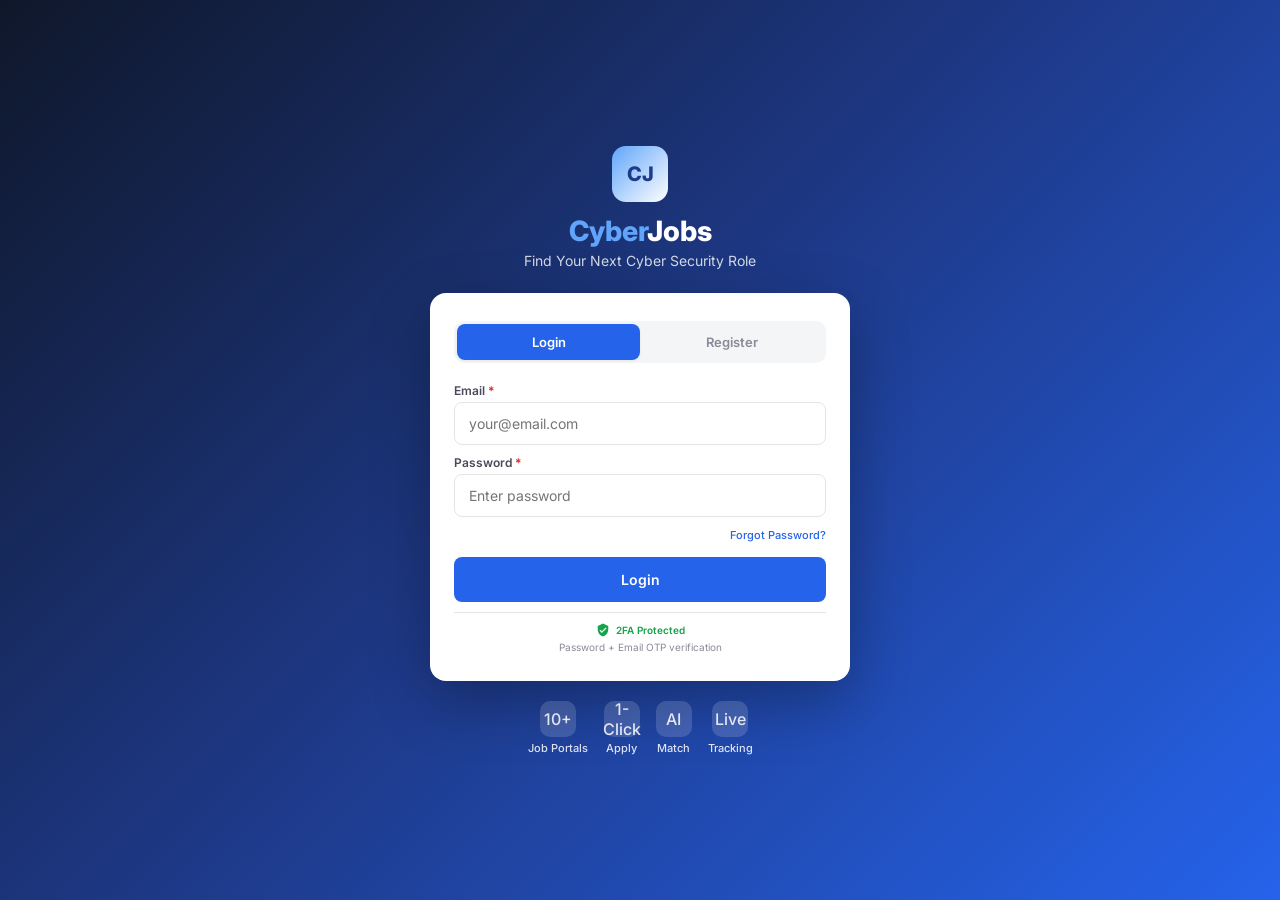
==== templates/index.html @ 0839aa93 "Initial commit - CyberJobs SOC Analyst Job Hunter Full-stack Flask app with job scanning, one-click " ====
<!DOCTYPE html>
<html lang="en">
<head>
    <meta charset="UTF-8">
    <meta name="viewport" content="width=device-width, initial-scale=1.0, maximum-scale=1.0, user-scalable=no">
    <title>CyberJobs - SOC Analyst Job Hunter</title>
    <link rel="preconnect" href="https://fonts.googleapis.com">
    <link href="https://fonts.googleapis.com/css2?family=Inter:wght@400;500;600;700;800&display=swap" rel="stylesheet">
    <style>
        *{margin:0;padding:0;box-sizing:border-box}
        :root{--bg:#f4f5f7;--white:#fff;--text:#1a1a2e;--text2:#4a4a5a;--text3:#8a8a9a;--border:#e2e4e9;--blue:#2563eb;--blue2:#1d4ed8;--bluebg:#eff6ff;--green:#16a34a;--greenbg:#f0fdf4;--orange:#ea580c;--orangebg:#fff7ed;--red:#dc2626;--purple:#7c3aed;--purplebg:#f5f3ff;--shadow:0 1px 3px rgba(0,0,0,.06);--shadow2:0 4px 12px rgba(0,0,0,.08);--radius:10px}
        html,body{overflow-x:hidden;width:100%;max-width:100vw}
        body{font-family:'Inter',system-ui,-apple-system,sans-serif;background:var(--bg);color:var(--text);min-height:100vh;-webkit-font-smoothing:antialiased;padding-bottom:70px}

        /* ── Navbar ── */
        .navbar{background:var(--white);border-bottom:1px solid var(--border);padding:0 16px;height:56px;display:flex;align-items:center;justify-content:space-between;position:sticky;top:0;z-index:100;box-shadow:var(--shadow)}
        .nav-brand{display:flex;align-items:center;gap:8px}
        .nav-brand .logo{width:32px;height:32px;background:linear-gradient(135deg,var(--blue),#60a5fa);border-radius:8px;display:flex;align-items:center;justify-content:center;color:#fff;font-weight:800;font-size:13px;flex-shrink:0}
        .nav-brand h1{font-size:16px;font-weight:700;color:var(--text);white-space:nowrap}
        .nav-brand h1 span{color:var(--blue)}
        .nav-right{display:flex;align-items:center;gap:8px}
        .live-badge{display:flex;align-items:center;gap:4px;font-size:11px;color:var(--green);font-weight:600;background:var(--greenbg);padding:4px 8px;border-radius:12px}
        .live-dot{width:6px;height:6px;background:var(--green);border-radius:50%;animation:pulse 2s infinite}
        @keyframes pulse{0%,100%{opacity:1}50%{opacity:.4}}
        .nav-avatar{width:30px;height:30px;border-radius:50%;background:var(--blue);color:#fff;display:flex;align-items:center;justify-content:center;font-weight:700;font-size:12px;cursor:pointer}

        /* ── Buttons ── */
        .btn{padding:10px 18px;border:none;border-radius:8px;font-size:13px;font-weight:600;cursor:pointer;transition:all .15s;font-family:inherit;display:inline-flex;align-items:center;justify-content:center;gap:6px;-webkit-tap-highlight-color:transparent}
        .btn:active{transform:scale(.97)}
        .btn:disabled{opacity:.5;pointer-events:none}
        .btn-primary{background:var(--blue);color:#fff}
        .btn-primary:hover{background:var(--blue2)}
        .btn-success{background:var(--green);color:#fff}
        .btn-outline{background:transparent;border:1.5px solid var(--border);color:var(--text2)}
        .btn-outline:hover{border-color:var(--blue);color:var(--blue);background:var(--bluebg)}
        .btn-sm{padding:8px 14px;font-size:12px}
        .btn-xs{padding:6px 10px;font-size:11px;border-radius:6px}
        .btn-icon{width:36px;height:36px;padding:0;border-radius:8px;display:flex;align-items:center;justify-content:center}

        /* ── Search Section ── */
        .search-section{background:linear-gradient(135deg,#1e3a8a,#2563eb);padding:16px;color:#fff}
        .search-title{font-size:15px;font-weight:700;margin-bottom:3px}
        .search-sub{font-size:11px;opacity:.75;margin-bottom:12px}
        .search-row{display:flex;gap:8px;max-width:100%}
        .search-input{flex:1;min-width:0;padding:12px 14px;border:none;border-radius:8px;font-size:14px;color:var(--text);outline:none;font-family:inherit;background:#fff}
        .search-input::placeholder{color:#aaa}
        .scan-btn{padding:12px 20px;background:#fff;color:var(--blue);border:none;border-radius:8px;font-size:13px;font-weight:700;cursor:pointer;font-family:inherit;white-space:nowrap;-webkit-tap-highlight-color:transparent}
        .scan-btn:active{transform:scale(.97)}

        /* ── Stats Cards ── */
        .stats-row{display:grid;grid-template-columns:repeat(4,1fr);gap:8px;padding:12px 16px;background:var(--white);border-bottom:1px solid var(--border)}
        .stat-card{text-align:center;padding:10px 6px;border-radius:8px;cursor:pointer;transition:all .15s;-webkit-tap-highlight-color:transparent}
        .stat-card:active{background:var(--bluebg)}
        .stat-num{font-size:22px;font-weight:800;line-height:1.1}
        .stat-num.c-blue{color:var(--blue)}.stat-num.c-green{color:var(--green)}.stat-num.c-purple{color:var(--purple)}.stat-num.c-orange{color:var(--orange)}
        .stat-label{font-size:10px;color:var(--text3);font-weight:600;text-transform:uppercase;letter-spacing:.3px;margin-top:2px}

        /* ── Filter Pills (horizontal scroll) ── */
        .filter-row{display:flex;gap:6px;padding:10px 16px;overflow-x:auto;-webkit-overflow-scrolling:touch;background:var(--white);border-bottom:1px solid var(--border);scrollbar-width:none}
        .filter-row::-webkit-scrollbar{display:none}
        .filter-pill{padding:7px 14px;border-radius:20px;font-size:12px;font-weight:600;cursor:pointer;border:1.5px solid var(--border);background:var(--white);color:var(--text2);white-space:nowrap;transition:all .12s;-webkit-tap-highlight-color:transparent;flex-shrink:0}
        .filter-pill:active{transform:scale(.96)}
        .filter-pill.active{background:var(--blue);color:#fff;border-color:var(--blue)}
        .filter-pill .pill-count{font-size:10px;opacity:.7;margin-left:3px}

        /* ── Jobs List ── */
        .jobs-wrap{padding:12px 16px}
        .jobs-header{display:flex;justify-content:space-between;align-items:center;margin-bottom:10px}
        .jobs-header h2{font-size:15px;font-weight:700}
        .jobs-count{font-size:12px;color:var(--text3)}
        .countdown-text{font-size:10px;color:var(--text3);text-align:center;padding:4px 0}

        /* ── Job Card ── */
        .job-card{background:var(--white);border:1px solid var(--border);border-radius:var(--radius);padding:14px;margin-bottom:10px;box-shadow:var(--shadow);transition:all .15s;position:relative;overflow:hidden;word-break:break-word}
        .job-card:active{box-shadow:var(--shadow2)}
        .job-card.is-new{border-left:4px solid var(--green)}
        .new-tag{position:absolute;top:10px;right:10px;background:var(--greenbg);color:var(--green);font-size:9px;font-weight:700;padding:2px 7px;border-radius:4px;text-transform:uppercase;letter-spacing:.3px}
        .job-title{font-size:14px;font-weight:600;color:var(--blue);margin-bottom:4px;line-height:1.3}
        .job-title a{color:inherit;text-decoration:none}
        .job-company{font-size:13px;font-weight:500;color:var(--text);margin-bottom:6px}
        .job-meta-row{display:flex;flex-wrap:wrap;gap:6px;margin-bottom:8px;align-items:center}
        .meta-chip{display:inline-flex;align-items:center;gap:3px;padding:3px 8px;border-radius:5px;font-size:11px;font-weight:600}
        .mc-linkedin{background:#e8f2fc;color:#0077b5}.mc-naukri{background:var(--bluebg);color:#1a56db}.mc-indeed{background:#ede7f6;color:#2d238c}
        .mc-glassdoor{background:var(--greenbg);color:#0caa41}.mc-feed{background:var(--orangebg);color:var(--orange)}.mc-profile{background:var(--purplebg);color:var(--purple)}
        .mc-google{background:#fef3c7;color:#d97706}.mc-foundit{background:#fce7f3;color:#db2777}.mc-simplyhired{background:#e0e7ff;color:#4338ca}
        .mc-timesjobs{background:#fee2e2;color:#dc2626}.mc-shine{background:#d1fae5;color:#059669}
        .meta-salary{font-size:11px;color:var(--green);font-weight:600;display:flex;align-items:center;gap:3px}
        .meta-loc{font-size:11px;color:var(--text3);display:flex;align-items:center;gap:3px}
        .meta-loc svg{width:12px;height:12px;fill:var(--text3);flex-shrink:0}
        .meta-exp{font-size:11px;color:var(--text3)}
        .job-snippet{font-size:12px;color:var(--text3);line-height:1.4;margin-bottom:8px;display:-webkit-box;-webkit-line-clamp:2;-webkit-box-orient:vertical;overflow:hidden}
        .job-bottom{display:flex;gap:8px;align-items:center;flex-wrap:wrap}
        .job-time{font-size:10px;color:var(--text3);margin-left:auto}
        .job-poster{font-size:11px;color:var(--purple);font-weight:500}
        .job-emails-row{display:flex;flex-wrap:wrap;gap:4px;margin-top:6px}
        .email-chip{font-size:10px;padding:3px 8px;background:var(--bluebg);color:var(--blue);border-radius:12px;text-decoration:none;font-weight:500}
        .applied-check{display:inline-flex;align-items:center;gap:3px;font-size:11px;color:var(--green);font-weight:600;margin-top:4px}

        /* ── JD Panel ── */
        .jd-panel{display:none;background:#fafbfc;border:1px solid var(--border);border-radius:8px;padding:14px;margin-top:10px;font-size:12px;line-height:1.7;max-height:350px;overflow-y:auto;overflow-x:hidden;color:var(--text2);white-space:pre-wrap;word-break:break-word;-webkit-overflow-scrolling:touch}
        .jd-panel.show{display:block}
        .jd-panel h4{color:var(--text);font-size:13px;margin-bottom:6px;font-weight:700}
        .jd-emails-sec{margin-top:10px;padding-top:10px;border-top:1px solid var(--border)}
        .jd-emails-sec h5{font-size:11px;font-weight:700;color:var(--text);margin-bottom:6px}
        .hr-pill{padding:5px 10px;border-radius:16px;font-size:11px;text-decoration:none;transition:all .12s;display:inline-flex;align-items:center;gap:3px;font-weight:500;background:var(--greenbg);color:var(--green);border:1px solid #b7e4c7;margin:2px}
        .hr-pill:hover{background:#d4edda}
        .pill-tag{font-size:9px;opacity:.6}

        /* ── HR Finder Section ── */
        .hr-section{background:var(--white);border:1px solid var(--border);border-radius:var(--radius);margin:12px 16px;padding:14px;box-shadow:var(--shadow)}
        .hr-section h3{font-size:14px;font-weight:700;margin-bottom:4px;display:flex;align-items:center;gap:6px}
        .hr-section h3 svg{width:18px;height:18px;fill:var(--blue)}
        .hr-subtitle{font-size:11px;color:var(--text3);margin-bottom:10px}
        .hr-input-row{display:flex;gap:6px}
        .hr-input-row input{flex:1;min-width:0;padding:10px 12px;border:1px solid var(--border);border-radius:8px;font-size:13px;outline:none;font-family:inherit}
        .hr-input-row input:focus{border-color:var(--blue);box-shadow:0 0 0 3px rgba(37,99,235,.1)}
        .hr-results{margin-top:10px;display:none}
        .hr-results.has-data{display:block}
        .hr-result-meta{font-size:12px;color:var(--text2);margin-bottom:4px}
        .hr-result-meta a{color:var(--blue);text-decoration:none}
        .hr-email-pills{display:flex;flex-wrap:wrap;gap:4px;margin-top:4px}

        /* ── Bottom Nav ── */
        .bottom-nav{position:fixed;bottom:0;left:0;right:0;background:var(--white);border-top:1px solid var(--border);display:flex;z-index:100;box-shadow:0 -2px 8px rgba(0,0,0,.06);height:56px}
        .bnav-item{flex:1;display:flex;flex-direction:column;align-items:center;justify-content:center;gap:2px;cursor:pointer;color:var(--text3);font-size:10px;font-weight:500;-webkit-tap-highlight-color:transparent;transition:color .12s;text-decoration:none}
        .bnav-item.active{color:var(--blue)}
        .bnav-item svg{width:20px;height:20px;fill:currentColor}
        .bnav-item:active{background:var(--bluebg)}

        /* ── Modals ── */
        .modal-overlay{display:none;position:fixed;top:0;left:0;right:0;bottom:0;background:rgba(0,0,0,.45);z-index:1000;justify-content:center;align-items:flex-end;backdrop-filter:blur(2px)}
        .modal-overlay.show{display:flex}
        .modal-box{background:var(--white);border-radius:16px 16px 0 0;padding:20px;width:100%;max-width:500px;max-height:85vh;overflow-y:auto;position:relative;animation:slideUp .25s}
        @keyframes slideUp{from{transform:translateY(100%)}to{transform:translateY(0)}}
        .modal-box h2{font-size:17px;font-weight:700;margin-bottom:14px}
        .modal-box label{display:block;font-size:12px;font-weight:600;color:var(--text2);margin:12px 0 4px}
        .modal-box input{width:100%;padding:12px 14px;border:1px solid var(--border);border-radius:8px;font-size:14px;outline:none;font-family:inherit}
        .modal-box input:focus{border-color:var(--blue);box-shadow:0 0 0 3px rgba(37,99,235,.1)}
        .modal-close{position:absolute;top:12px;right:14px;background:none;border:none;font-size:24px;cursor:pointer;color:var(--text3);width:36px;height:36px;border-radius:8px;display:flex;align-items:center;justify-content:center}
        .modal-handle{width:36px;height:4px;background:var(--border);border-radius:2px;margin:0 auto 12px}
        .stats-row-m{display:flex;justify-content:space-between;padding:8px 0;border-bottom:1px solid #f0f0f0;font-size:13px}
        .stats-row-m .sr-l{color:var(--text2)}.stats-row-m .sr-v{font-weight:600}
        .stats-sec{margin-top:14px}
        .stats-sec h4{font-size:11px;font-weight:700;text-transform:uppercase;letter-spacing:.5px;color:var(--text3);margin-bottom:8px}
        .bar-row{display:flex;align-items:center;gap:6px;margin:4px 0}
        .bar-row .bar-lbl{min-width:80px;font-size:11px;color:var(--text2);text-align:right}
        .bar-row .bar-track{flex:1;height:20px;background:#f0f0f0;border-radius:4px;overflow:hidden}
        .bar-row .bar-fill{height:100%;border-radius:4px;display:flex;align-items:center;padding-left:6px;font-size:10px;font-weight:600;color:#fff;min-width:24px}
        .bf-linkedin{background:#0077b5}.bf-naukri{background:#1a56db}.bf-indeed{background:#2d238c}.bf-glassdoor{background:#0caa41}.bf-feed{background:var(--orange)}.bf-profile{background:var(--purple)}.bf-google{background:#d97706}.bf-foundit{background:#db2777}.bf-simplyhired{background:#4338ca}.bf-timesjobs{background:#dc2626}.bf-shine{background:#059669}.bf-default{background:#64748b}
        .user-card-m{background:var(--bluebg);border:1px solid #dbeafe;border-radius:8px;padding:10px;margin:6px 0}

        /* ── Loading & Toast ── */
        .loading-overlay{display:none;position:fixed;top:0;left:0;right:0;bottom:0;background:rgba(255,255,255,.92);z-index:1000;justify-content:center;align-items:center;flex-direction:column;gap:12px}
        .loading-overlay.show{display:flex}
        .spinner{width:32px;height:32px;border:3px solid #e0e0e0;border-top-color:var(--blue);border-radius:50%;animation:spin .7s linear infinite}
        @keyframes spin{to{transform:rotate(360deg)}}
        .loading-text{font-size:14px;font-weight:600;color:var(--text2)}
        .toast-box{position:fixed;top:60px;left:50%;transform:translateX(-50%);z-index:2000;display:flex;flex-direction:column;gap:6px;align-items:center;width:90%;max-width:360px}
        .toast{padding:10px 16px;border-radius:10px;font-size:13px;font-weight:500;animation:fadeIn .25s;box-shadow:var(--shadow2);text-align:center;width:100%}
        .toast.success{background:var(--greenbg);color:var(--green);border:1px solid #bbf7d0}
        .toast.error{background:#fef2f2;color:var(--red);border:1px solid #fecaca}
        .toast.info{background:var(--bluebg);color:var(--blue);border:1px solid #bfdbfe}
        @keyframes fadeIn{from{opacity:0;transform:translateY(-10px)}to{opacity:1;transform:translateY(0)}}

        .empty-state{text-align:center;padding:40px 16px;color:var(--text3)}
        .empty-state h2{font-size:15px;color:var(--text2);margin-bottom:4px}

        /* ── Auth Landing Page ── */
        .auth-landing{min-height:100vh;background:linear-gradient(135deg,#0f172a 0%,#1e3a8a 50%,#2563eb 100%);display:flex;flex-direction:column;align-items:center;justify-content:center;padding:20px}
        .auth-landing-card{background:var(--white);border-radius:16px;padding:28px 24px;width:100%;max-width:420px;box-shadow:0 20px 60px rgba(0,0,0,.3);max-height:85vh;overflow-y:auto}
        .auth-landing .brand{text-align:center;margin-bottom:24px;color:#fff}
        .auth-landing .brand-logo{width:56px;height:56px;background:linear-gradient(135deg,#60a5fa,#fff);border-radius:14px;display:flex;align-items:center;justify-content:center;margin:0 auto 12px;font-size:20px;font-weight:800;color:#1e3a8a}
        .auth-landing .brand h1{font-size:28px;font-weight:800;margin-bottom:4px}
        .auth-landing .brand h1 span{color:#60a5fa}
        .auth-landing .brand p{font-size:14px;opacity:.8}
        .auth-tabs{display:flex;margin-bottom:20px;background:var(--bg);border-radius:10px;padding:3px}
        .auth-tab{flex:1;padding:10px;text-align:center;font-size:13px;font-weight:600;color:var(--text3);cursor:pointer;border-radius:8px;transition:all .15s}
        .auth-tab.active{background:var(--blue);color:#fff;box-shadow:var(--shadow)}
        .auth-features{display:flex;gap:16px;margin-top:20px;color:rgba(255,255,255,.85);flex-wrap:wrap;justify-content:center}
        .auth-feature{text-align:center;font-size:11px;font-weight:500;display:flex;flex-direction:column;align-items:center;gap:4px}
        .auth-feature-icon{width:36px;height:36px;background:rgba(255,255,255,.15);border-radius:10px;display:flex;align-items:center;justify-content:center;font-size:16px}

        /* ── Match Badge ── */
        .match-badge{padding:3px 8px;border-radius:12px;font-size:10px;font-weight:700;display:inline-flex;align-items:center;gap:3px}
        .match-strong{background:#dcfce7;color:#15803d}
        .match-good{background:#dbeafe;color:#1d4ed8}
        .match-partial{background:#f3f4f6;color:#6b7280}
        .match-pills{display:flex;flex-wrap:wrap;gap:3px;margin-top:4px}
        .match-pill{font-size:9px;padding:2px 6px;background:var(--bluebg);color:var(--blue);border-radius:8px;font-weight:500}

        /* ── Structured JD ── */
        .jd-section{margin-bottom:12px}
        .jd-section-title{font-size:12px;font-weight:700;color:var(--blue);margin-bottom:4px;display:flex;align-items:center;gap:4px}
        .jd-section-body{font-size:12px;line-height:1.6;color:var(--text2)}

        /* ── OTP Input Boxes ── */
        .otp-box{width:44px!important;height:52px;text-align:center;font-size:22px;font-weight:700;border:2px solid var(--border);border-radius:10px;outline:none;font-family:inherit;transition:border-color .15s;padding:0!important}
        .otp-box:focus{border-color:var(--blue);box-shadow:0 0 0 3px rgba(37,99,235,.15)}

        /* ── AI Chat ── */
        .ai-window{display:none;position:fixed;top:0;left:0;right:0;bottom:56px;background:var(--white);z-index:200;flex-direction:column}
        .ai-window.show{display:flex}
        .ai-hdr{padding:14px 16px;background:linear-gradient(135deg,#1e3a8a,#2563eb);display:flex;justify-content:space-between;align-items:center;color:#fff}
        .ai-hdr h3{font-size:15px;font-weight:700}
        .ai-hdr button{background:none;border:none;color:rgba(255,255,255,.8);font-size:22px;cursor:pointer}
        .ai-msgs{flex:1;overflow-y:auto;padding:14px;display:flex;flex-direction:column;gap:10px;-webkit-overflow-scrolling:touch}
        .ai-msg{padding:10px 14px;border-radius:14px;font-size:13px;line-height:1.6;max-width:85%;white-space:pre-wrap}
        .ai-msg.bot{background:var(--bluebg);align-self:flex-start;color:var(--text2)}
        .ai-msg.user{background:var(--blue);color:#fff;align-self:flex-end}
        .ai-chips-row{display:flex;gap:6px;padding:0 14px 8px;overflow-x:auto;-webkit-overflow-scrolling:touch;scrollbar-width:none}
        .ai-chips-row::-webkit-scrollbar{display:none}
        .ai-chip{font-size:11px;padding:6px 12px;border-radius:16px;background:var(--bluebg);border:1px solid #dbeafe;color:var(--blue);cursor:pointer;font-weight:500;white-space:nowrap;flex-shrink:0;-webkit-tap-highlight-color:transparent}
        .ai-input-row{padding:10px 14px;border-top:1px solid var(--border);display:flex;gap:8px;background:var(--white)}
        .ai-input-row input{flex:1;padding:10px 14px;border-radius:20px;border:1px solid var(--border);font-size:13px;outline:none;font-family:inherit}
        .ai-input-row button{padding:10px 18px;border-radius:20px;background:var(--blue);border:none;color:#fff;font-weight:600;font-size:13px;cursor:pointer}

        /* ── Desktop adjustments ── */
        @media(min-width:768px){
            body{padding-bottom:0}
            .bottom-nav{display:none}
            .search-section{padding:24px}
            .search-title{font-size:20px}
            .search-row{max-width:700px}
            .stats-row{max-width:600px;margin:0 auto;padding:16px 0}
            .stat-num{font-size:28px}
            .stat-label{font-size:11px}
        .hr-section{max-width:800px;margin:12px auto}
            .jobs-wrap{max-width:800px;margin:0 auto;padding:20px}
            .job-card{padding:18px}
            .modal-box{border-radius:12px;max-width:480px;margin:auto}
            .modal-overlay{align-items:center}
            @keyframes slideUp{from{transform:scale(.95);opacity:0}to{transform:scale(1);opacity:1}}
            .ai-window{position:fixed;top:auto;bottom:20px;right:20px;left:auto;width:400px;height:520px;border-radius:14px;border:1px solid var(--border);box-shadow:0 10px 40px rgba(0,0,0,.15)}
        }
    </style>
</head>
<body>
    <div class="loading-overlay" id="loadingOverlay"><div class="spinner"></div><div class="loading-text" id="loadingText">Scanning job portals...</div></div>
    <div class="toast-box" id="toastBox"></div>

    <!-- Auth Landing Page (shown when not logged in) -->
    <div class="auth-landing" id="authLanding">
        <div class="brand">
            <div class="brand-logo">CJ</div>
            <h1><span>Cyber</span>Jobs</h1>
            <p>Find Your Next Cyber Security Role</p>
        </div>
        <div class="auth-landing-card">
            <div class="auth-tabs">
                <div class="auth-tab active" id="landingLoginTab" onclick="switchAuthTab('login')">Login</div>
                <div class="auth-tab" id="landingRegTab" onclick="switchAuthTab('register')">Register</div>
            </div>

            <!-- Landing Login Form -->
            <div id="landingLoginForm">
                <label style="display:block;font-size:12px;font-weight:600;color:var(--text2);margin-bottom:4px">Email <span style="color:var(--red)">*</span></label>
                <input type="email" id="landingLoginEmail" placeholder="your@email.com" style="width:100%;padding:12px 14px;border:1px solid var(--border);border-radius:8px;font-size:14px;outline:none;font-family:inherit;margin-bottom:10px">
                <label style="display:block;font-size:12px;font-weight:600;color:var(--text2);margin-bottom:4px">Password <span style="color:var(--red)">*</span></label>
                <input type="password" id="landingLoginPass" placeholder="Enter password" style="width:100%;padding:12px 14px;border:1px solid var(--border);border-radius:8px;font-size:14px;outline:none;font-family:inherit;margin-bottom:6px">
                <p style="text-align:right;margin-bottom:14px"><a href="#" onclick="showResetPassword()" style="font-size:11px;color:var(--blue);text-decoration:none;font-weight:500">Forgot Password?</a></p>
                <button class="btn btn-primary" style="width:100%;padding:14px;font-size:14px" onclick="landingLogin()" id="landingLoginBtn">Login</button>
                <div style="text-align:center;margin-top:10px;padding-top:10px;border-top:1px solid var(--border)">
                    <div style="display:flex;align-items:center;gap:6px;justify-content:center;margin-bottom:4px">
                        <svg width="14" height="14" viewBox="0 0 24 24" fill="var(--green)"><path d="M12 1L3 5v6c0 5.55 3.84 10.74 9 12 5.16-1.26 9-6.45 9-12V5l-9-4zm-2 16l-4-4 1.41-1.41L10 14.17l6.59-6.59L18 9l-8 8z"/></svg>
                        <span style="font-size:10px;color:var(--green);font-weight:600">2FA Protected</span>
                    </div>
                    <p style="font-size:10px;color:var(--text3)">Password + Email OTP verification</p>
                </div>
            </div>

            <!-- Landing Register Form -->
            <div id="landingRegForm" style="display:none">
                <label style="display:block;font-size:12px;font-weight:600;color:var(--text2);margin-bottom:4px">Full Name <span style="color:var(--red)">*</span></label>
                <input type="text" id="landingRegName" placeholder="Your Full Name" style="width:100%;padding:12px 14px;border:1px solid var(--border);border-radius:8px;font-size:14px;outline:none;font-family:inherit;margin-bottom:10px">
                <label style="display:block;font-size:12px;font-weight:600;color:var(--text2);margin-bottom:4px">Email <span style="color:var(--red)">*</span></label>
                <input type="email" id="landingRegEmail" placeholder="your@email.com" style="width:100%;padding:12px 14px;border:1px solid var(--border);border-radius:8px;font-size:14px;outline:none;font-family:inherit;margin-bottom:10px">
                <label style="display:block;font-size:12px;font-weight:600;color:var(--text2);margin-bottom:4px">Phone <span style="color:var(--red)">*</span></label>
                <div style="display:flex;gap:6px;align-items:center;margin-bottom:10px">
                    <span style="padding:12px 10px;background:var(--bg);border:1px solid var(--border);border-radius:8px;font-size:14px;color:var(--text2)">+91</span>
                    <input type="tel" id="landingRegPhone" placeholder="9876543210" maxlength="10" style="flex:1;padding:12px 14px;border:1px solid var(--border);border-radius:8px;font-size:14px;outline:none;font-family:inherit">
                </div>
                <label style="display:block;font-size:12px;font-weight:600;color:var(--text2);margin-bottom:4px">Password <span style="color:var(--red)">*</span></label>
                <input type="password" id="landingRegPass" placeholder="Min 8 chars, 1 uppercase, 1 symbol" style="width:100%;padding:12px 14px;border:1px solid var(--border);border-radius:8px;font-size:14px;outline:none;font-family:inherit;margin-bottom:10px">
                <label style="display:block;font-size:12px;font-weight:600;color:var(--text2);margin-bottom:4px">Confirm Password <span style="color:var(--red)">*</span></label>
                <input type="password" id="landingRegPassConfirm" placeholder="Re-enter password" style="width:100%;padding:12px 14px;border:1px solid var(--border);border-radius:8px;font-size:14px;outline:none;font-family:inherit;margin-bottom:10px">
                <label style="display:block;font-size:12px;font-weight:600;color:var(--text2);margin-bottom:4px">Resume (PDF)</label>
                <input type="file" id="landingRegResume" accept=".pdf,.doc,.docx" style="width:100%;padding:8px;margin-bottom:14px;font-size:13px">
                <button class="btn btn-primary" style="width:100%;padding:14px;font-size:14px" onclick="landingRegister()" id="landingRegBtn">Create Account</button>
            </div>

            <!-- Landing OTP Form (2FA step) -->
            <div id="landingOtpForm" style="display:none">
                <div style="text-align:center;margin-bottom:14px">
                    <div style="width:50px;height:50px;background:linear-gradient(135deg,#16a34a,#22c55e);border-radius:50%;display:flex;align-items:center;justify-content:center;margin:0 auto 8px">
                        <svg width="24" height="24" fill="#fff" viewBox="0 0 24 24"><path d="M12 1L3 5v6c0 5.55 3.84 10.74 9 12 5.16-1.26 9-6.45 9-12V5l-9-4zm-2 16l-4-4 1.41-1.41L10 14.17l6.59-6.59L18 9l-8 8z"/></svg>
                    </div>
                    <p style="font-size:14px;font-weight:700;color:var(--text);margin-bottom:2px">2-Factor Authentication</p>
                    <p style="font-size:12px;color:var(--text2)" id="landingOtpMsg">Enter the 6-digit code sent to your email</p>
                </div>
                <div style="display:flex;gap:6px;justify-content:center;margin:10px 0">
                    <input type="text" class="otp-box" id="lOtp1" maxlength="1" oninput="lOtpNext(1)" onkeydown="lOtpBack(event,1)">
                    <input type="text" class="otp-box" id="lOtp2" maxlength="1" oninput="lOtpNext(2)" onkeydown="lOtpBack(event,2)">
                    <input type="text" class="otp-box" id="lOtp3" maxlength="1" oninput="lOtpNext(3)" onkeydown="lOtpBack(event,3)">
                    <input type="text" class="otp-box" id="lOtp4" maxlength="1" oninput="lOtpNext(4)" onkeydown="lOtpBack(event,4)">
                    <input type="text" class="otp-box" id="lOtp5" maxlength="1" oninput="lOtpNext(5)" onkeydown="lOtpBack(event,5)">
                    <input type="text" class="otp-box" id="lOtp6" maxlength="1" oninput="lOtpNext(6)" onkeydown="lOtpBack(event,6)">
                </div>
                <button class="btn btn-primary" style="width:100%;margin-top:10px;padding:14px;font-size:14px" onclick="landingVerifyOtp()" id="landingVerifyBtn">Verify & Login</button>
                <p style="text-align:center;margin-top:8px;font-size:12px;color:var(--text3)" id="landingOtpTimer">Resend in 60s</p>
                <p style="text-align:center;margin-top:6px"><a href="#" onclick="switchAuthTab('login')" style="font-size:11px;color:var(--text3);text-decoration:none">Back to Login</a></p>
            </div>

            <!-- Reset Password Form -->
            <div id="landingResetForm" style="display:none">
                <div style="text-align:center;margin-bottom:14px">
                    <div style="width:50px;height:50px;background:linear-gradient(135deg,var(--orange),#f59e0b);border-radius:50%;display:flex;align-items:center;justify-content:center;margin:0 auto 8px">
                        <svg width="24" height="24" fill="#fff" viewBox="0 0 24 24"><path d="M18 8h-1V6c0-2.76-2.24-5-5-5S7 3.24 7 6v2H6c-1.1 0-2 .9-2 2v10c0 1.1.9 2 2 2h12c1.1 0 2-.9 2-2V10c0-1.1-.9-2-2-2zm-6 9c-1.1 0-2-.9-2-2s.9-2 2-2 2 .9 2 2-.9 2-2 2zm3.1-9H8.9V6c0-1.71 1.39-3.1 3.1-3.1 1.71 0 3.1 1.39 3.1 3.1v2z"/></svg>
                    </div>
                    <p style="font-size:14px;font-weight:700;color:var(--text)">Reset Password</p>
                </div>
                <!-- Step 1: Enter email -->
                <div id="resetStep1">
                    <label style="display:block;font-size:12px;font-weight:600;color:var(--text2);margin-bottom:4px">Email <span style="color:var(--red)">*</span></label>
                    <input type="email" id="resetEmail" placeholder="your@email.com" style="width:100%;padding:12px 14px;border:1px solid var(--border);border-radius:8px;font-size:14px;outline:none;font-family:inherit;margin-bottom:14px">
                    <button class="btn btn-primary" style="width:100%;padding:14px;font-size:14px" onclick="requestReset()" id="resetRequestBtn">Send Reset Link</button>
                </div>
                <!-- Step 2: Check email message -->
                <div id="resetStep2" style="display:none">
                    <div style="text-align:center;padding:10px 0">
                        <div style="width:60px;height:60px;background:linear-gradient(135deg,#10b981,#059669);border-radius:50%;display:flex;align-items:center;justify-content:center;margin:0 auto 12px">
                            <svg width="28" height="28" fill="#fff" viewBox="0 0 24 24"><path d="M20 4H4c-1.1 0-2 .9-2 2v12c0 1.1.9 2 2 2h16c1.1 0 2-.9 2-2V6c0-1.1-.9-2-2-2zm0 4l-8 5-8-5V6l8 5 8-5v2z"/></svg>
                        </div>
                        <p style="font-size:15px;font-weight:700;color:var(--text);margin-bottom:6px">Check Your Email</p>
                        <p style="font-size:13px;color:var(--text2);line-height:1.5" id="resetSentMsg">We've sent a password reset link to your email. Click the link to set a new password.</p>
                        <p style="font-size:11px;color:var(--text2);margin-top:10px;opacity:0.7">Link expires in 30 minutes. Check spam folder if not found.</p>
                    </div>
                </div>
                <p style="text-align:center;margin-top:10px"><a href="#" onclick="switchAuthTab('login')" style="font-size:12px;color:var(--blue);text-decoration:none;font-weight:500">Back to Login</a></p>
            </div>
        </div>
        <div class="auth-features">
            <div class="auth-feature"><div class="auth-feature-icon">10+</div>Job Portals</div>
            <div class="auth-feature"><div class="auth-feature-icon">1-Click</div>Apply</div>
            <div class="auth-feature"><div class="auth-feature-icon">AI</div>Match</div>
            <div class="auth-feature"><div class="auth-feature-icon">Live</div>Tracking</div>
        </div>
    </div>

    <!-- Auth Modal (Register / Login / OTP) -->
    <div class="modal-overlay" id="authModal">
        <div class="modal-box">
            <div class="modal-handle"></div>
            <button class="modal-close" onclick="closeModal('authModal')">&times;</button>

            <!-- Step 1: Register -->
            <div id="authStep1">
                <h2>Create Your Account</h2>
                <p style="font-size:12px;color:var(--text3);margin-bottom:12px">All fields are required. OTP will be sent to your phone & email.</p>
                <label>Full Name <span style="color:var(--red)">*</span></label>
                <input type="text" id="regName" placeholder="Rahul Sharma">
                <label>Email <span style="color:var(--red)">*</span></label>
                <input type="email" id="regEmail" placeholder="rahul@gmail.com">
                <label>Phone Number <span style="color:var(--red)">*</span></label>
                <div style="display:flex;gap:6px;align-items:center">
                    <span style="padding:12px 10px;background:var(--bg);border:1px solid var(--border);border-radius:8px;font-size:14px;color:var(--text2);white-space:nowrap">+91</span>
                    <input type="tel" id="regPhone" placeholder="9876543210" maxlength="10" style="flex:1">
                </div>
                <label>Resume (PDF)</label>
                <input type="file" id="regResume" accept=".pdf,.doc,.docx" style="padding:8px">
                <button class="btn btn-primary" style="width:100%;margin-top:16px;padding:14px;font-size:14px" onclick="registerUser()" id="regBtn">Create Account & Verify</button>
                <p style="text-align:center;margin-top:12px;font-size:12px;color:var(--text3)">
                    Already have an account? <a href="#" onclick="showLoginStep()" style="color:var(--blue);font-weight:600;text-decoration:none">Login</a>
                </p>
            </div>

            <!-- Step 1b: Login -->
            <div id="authStepLogin" style="display:none">
                <h2>Login to Your Account</h2>
                <p style="font-size:12px;color:var(--text3);margin-bottom:12px">Enter your email. We'll send an OTP to verify your identity.</p>
                <label>Email <span style="color:var(--red)">*</span></label>
                <input type="email" id="loginEmail" placeholder="rahul@gmail.com">
                <button class="btn btn-primary" style="width:100%;margin-top:16px;padding:14px;font-size:14px" onclick="loginUser()" id="loginBtn">Send OTP</button>
                <p style="text-align:center;margin-top:12px;font-size:12px;color:var(--text3)">
                    New here? <a href="#" onclick="showRegisterStep()" style="color:var(--blue);font-weight:600;text-decoration:none">Create Account</a>
                </p>
            </div>

            <!-- Step 2: OTP Verification -->
            <div id="authStep2" style="display:none">
                <h2>Verify Your Identity</h2>
                <div style="text-align:center;margin:12px 0">
                    <div style="width:60px;height:60px;background:linear-gradient(135deg,#2563eb,#60a5fa);border-radius:50%;display:flex;align-items:center;justify-content:center;margin:0 auto 10px">
                        <svg width="28" height="28" fill="#fff" viewBox="0 0 24 24"><path d="M18 8h-1V6c0-2.76-2.24-5-5-5S7 3.24 7 6v2H6c-1.1 0-2 .9-2 2v10c0 1.1.9 2 2 2h12c1.1 0 2-.9 2-2V10c0-1.1-.9-2-2-2zm-6 9c-1.1 0-2-.9-2-2s.9-2 2-2 2 .9 2 2-.9 2-2 2zm3.1-9H8.9V6c0-1.71 1.39-3.1 3.1-3.1 1.71 0 3.1 1.39 3.1 3.1v2z"/></svg>
                    </div>
                    <p style="font-size:13px;color:var(--text2)" id="otpSentMsg">OTP sent to your email & phone</p>
                </div>
                <label>Enter 6-digit OTP <span style="color:var(--red)">*</span></label>
                <div style="display:flex;gap:6px;justify-content:center;margin:10px 0">
                    <input type="text" id="otpInput1" class="otp-box" maxlength="1" oninput="otpNext(1)" onkeydown="otpBack(event,1)">
                    <input type="text" id="otpInput2" class="otp-box" maxlength="1" oninput="otpNext(2)" onkeydown="otpBack(event,2)">
                    <input type="text" id="otpInput3" class="otp-box" maxlength="1" oninput="otpNext(3)" onkeydown="otpBack(event,3)">
                    <input type="text" id="otpInput4" class="otp-box" maxlength="1" oninput="otpNext(4)" onkeydown="otpBack(event,4)">
                    <input type="text" id="otpInput5" class="otp-box" maxlength="1" oninput="otpNext(5)" onkeydown="otpBack(event,5)">
                    <input type="text" id="otpInput6" class="otp-box" maxlength="1" oninput="otpNext(6)" onkeydown="otpBack(event,6)">
                </div>
                <button class="btn btn-primary" style="width:100%;margin-top:12px;padding:14px;font-size:14px" onclick="verifyOTP()" id="verifyBtn">Verify & Continue</button>
                <div style="text-align:center;margin-top:10px">
                    <span style="font-size:12px;color:var(--text3)" id="otpTimer">Resend in 60s</span>
                    <button class="btn btn-outline btn-xs" id="resendBtn" style="display:none;margin-left:6px" onclick="resendOTP()">Resend OTP</button>
                </div>
            </div>
        </div>
    </div>

    <!-- Profile Modal -->
    <div class="modal-overlay" id="profileModal">
        <div class="modal-box" style="max-height:90vh">
            <div class="modal-handle"></div>
            <button class="modal-close" onclick="closeModal('profileModal')">&times;</button>
            <div id="profileContent">
                <div style="text-align:center;margin-bottom:16px">
                    <div id="profileAvatar" style="width:64px;height:64px;border-radius:50%;background:linear-gradient(135deg,#2563eb,#60a5fa);color:#fff;display:flex;align-items:center;justify-content:center;font-size:24px;font-weight:800;margin:0 auto 8px">U</div>
                    <h2 id="profileName" style="font-size:18px;margin-bottom:2px">User</h2>
                    <p id="profileEmail" style="font-size:12px;color:var(--text3)">email@example.com</p>
                    <span id="profileVerifiedBadge" style="display:none;font-size:10px;background:var(--greenbg);color:var(--green);padding:2px 8px;border-radius:10px;font-weight:600">Verified</span>
                </div>

                <div style="display:grid;grid-template-columns:1fr 1fr;gap:8px;margin-bottom:16px">
                    <div style="text-align:center;background:var(--bluebg);padding:10px;border-radius:8px">
                        <div style="font-size:20px;font-weight:800;color:var(--blue)" id="profileApps">0</div>
                        <div style="font-size:10px;color:var(--text3);font-weight:600">Applications</div>
                    </div>
                    <div style="text-align:center;background:var(--greenbg);padding:10px;border-radius:8px">
                        <div style="font-size:20px;font-weight:800;color:var(--green)" id="profileResume">No</div>
                        <div style="font-size:10px;color:var(--text3);font-weight:600">Resume</div>
                    </div>
                </div>

                <h3 style="font-size:13px;font-weight:700;margin:14px 0 8px;color:var(--text2)">Personal Details</h3>
                <label>Phone</label>
                <input type="tel" id="profPhone" placeholder="+91 9876543210" disabled style="background:var(--bg)">
                <label>Location</label>
                <input type="text" id="profLocation" placeholder="Mumbai, India">
                <label>Experience</label>
                <input type="text" id="profExperience" placeholder="0-2 years / Fresher">
                <label>LinkedIn Profile</label>
                <input type="url" id="profLinkedin" placeholder="https://linkedin.com/in/yourprofile">
                <label>Key Skills</label>
                <input type="text" id="profSkills" placeholder="SIEM, SOC, Splunk, Incident Response">
                <label>Bio</label>
                <textarea id="profBio" placeholder="Brief about yourself..." style="width:100%;padding:12px 14px;border:1px solid var(--border);border-radius:8px;font-size:13px;outline:none;font-family:inherit;resize:vertical;min-height:60px"></textarea>

                <label>Upload / Update Resume</label>
                <input type="file" id="profResume" accept=".pdf,.doc,.docx" style="padding:8px">

                <h3 style="font-size:13px;font-weight:700;margin:18px 0 8px;color:var(--text2)">Security</h3>
                <div style="display:flex;align-items:center;justify-content:space-between;background:var(--bg);border:1px solid var(--border);border-radius:10px;padding:12px 14px;margin-bottom:8px">
                    <div>
                        <div style="font-size:13px;font-weight:600;color:var(--text)">Two-Factor Authentication</div>
                        <div style="font-size:11px;color:var(--text3);margin-top:2px">Email OTP on every login</div>
                    </div>
                    <label style="position:relative;width:44px;height:24px;margin:0;cursor:pointer">
                        <input type="checkbox" id="mfaToggle" onchange="toggleMfa()" style="opacity:0;width:0;height:0">
                        <span style="position:absolute;top:0;left:0;right:0;bottom:0;background:#ccc;border-radius:12px;transition:.3s"></span>
                        <span id="mfaSlider" style="position:absolute;top:2px;left:2px;width:20px;height:20px;background:#fff;border-radius:50%;transition:.3s;box-shadow:0 1px 3px rgba(0,0,0,.2)"></span>
                    </label>
                </div>

                <button class="btn btn-primary" style="width:100%;margin-top:14px;padding:14px;font-size:14px" onclick="saveProfile()">Save Profile</button>
                <button class="btn btn-outline" style="width:100%;margin-top:8px;padding:12px;font-size:13px;color:var(--red);border-color:var(--red)" onclick="logoutUser()">Logout</button>
            </div>
        </div>
    </div>

    <!-- Stats Detail Modal -->
    <div class="modal-overlay" id="statsModal">
        <div class="modal-box">
            <div class="modal-handle"></div>
            <button class="modal-close" onclick="closeStatsModal()">&times;</button>
            <h2 id="statsModalTitle">Details</h2>
            <div id="statsModalBody"></div>
        </div>
    </div>

    <!-- Main App Content (hidden until login) -->
    <div id="appContent" style="display:none">

    <!-- Navbar -->
    <nav class="navbar">
        <div class="nav-brand">
            <div class="logo">CJ</div>
            <h1><span>Cyber</span>Jobs</h1>
        </div>
        <div class="nav-right">
            <span class="live-badge"><span class="live-dot"></span>Live</span>
            <div class="nav-avatar" id="userAvatar" onclick="openProfileOrAuth()">A</div>
        </div>
    </nav>

    <!-- Search -->
    <div class="search-section">
        <div class="search-title">Find Your Next Cyber Role</div>
        <div class="search-sub">Scanning 10 portals: LinkedIn, Indeed, Naukri, Glassdoor, Google Jobs, Foundit, SimplyHired, TimesJobs, Shine & Feed</div>
        <div class="search-row">
            <input type="text" class="search-input" id="searchBox" placeholder="Search jobs, companies..." oninput="applyFilters()">
            <button class="scan-btn" onclick="fetchNewJobs()" id="refreshBtn">Scan</button>
        </div>
    </div>

    <!-- Stats -->
    <div class="stats-row">
        <div class="stat-card" onclick="showStatDetail('total')"><div class="stat-num c-blue" id="totalJobs">0</div><div class="stat-label">Jobs</div></div>
        <div class="stat-card" onclick="showStatDetail('new')"><div class="stat-num c-green" id="newJobs">0</div><div class="stat-label">New</div></div>
        <div class="stat-card" onclick="showStatDetail('emails')"><div class="stat-num c-purple" id="emailsSent">0</div><div class="stat-label">Applied</div></div>
        <div class="stat-card" onclick="showStatDetail('users')"><div class="stat-num c-orange" id="usersCount">1</div><div class="stat-label">Users</div></div>
    </div>

    <!-- Sort + Filter Pills -->
    <div style="display:flex;gap:8px;padding:8px 16px;background:var(--white);border-bottom:1px solid var(--border);align-items:center">
        <span style="font-size:11px;font-weight:600;color:var(--text3)">Sort:</span>
        <select id="sortSelect" onchange="changeSort(this.value)" style="padding:6px 10px;border:1px solid var(--border);border-radius:6px;font-size:12px;font-family:inherit;outline:none;background:var(--white);color:var(--text)">
            <option value="recent">Recent</option>
            <option value="match">Best Match</option>
        </select>
    </div>
    <div class="filter-row" id="filterRow">
        <div class="filter-pill active" onclick="filterJobs('all',this)">All <span class="pill-count" id="fc-all">0</span></div>
        <div class="filter-pill" onclick="filterJobs('LinkedIn',this)">LinkedIn <span class="pill-count" id="fc-linkedin">0</span></div>
        <div class="filter-pill" onclick="filterJobs('Naukri',this)">Naukri <span class="pill-count" id="fc-naukri">0</span></div>
        <div class="filter-pill" onclick="filterJobs('Indeed',this)">Indeed <span class="pill-count" id="fc-indeed">0</span></div>
        <div class="filter-pill" onclick="filterJobs('Glassdoor',this)">Glassdoor <span class="pill-count" id="fc-glassdoor">0</span></div>
        <div class="filter-pill" onclick="filterJobs('Google',this)">Google <span class="pill-count" id="fc-google">0</span></div>
        <div class="filter-pill" onclick="filterJobs('Foundit',this)">Foundit <span class="pill-count" id="fc-foundit">0</span></div>
        <div class="filter-pill" onclick="filterJobs('SimplyHired',this)">SimplyHired <span class="pill-count" id="fc-simplyhired">0</span></div>
        <div class="filter-pill" onclick="filterJobs('TimesJobs',this)">TimesJobs <span class="pill-count" id="fc-timesjobs">0</span></div>
        <div class="filter-pill" onclick="filterJobs('Shine',this)">Shine <span class="pill-count" id="fc-shine">0</span></div>
        <div class="filter-pill" onclick="filterJobs('Feed',this)">Feed <span class="pill-count" id="fc-feed">0</span></div>
        <div class="filter-pill" onclick="filterJobs('Profile',this)">Profile <span class="pill-count" id="fc-profile">0</span></div>
    </div>

    <!-- HR Finder Section -->
    <div class="hr-section" id="hrPanel">
        <h3><svg viewBox="0 0 24 24"><path d="M15.5 14h-.79l-.28-.27A6.471 6.471 0 0016 9.5 6.5 6.5 0 109.5 16c1.61 0 3.09-.59 4.23-1.57l.27.28v.79l5 4.99L20.49 19l-4.99-5zm-6 0C7.01 14 5 11.99 5 9.5S7.01 5 9.5 5 14 7.01 14 9.5 11.99 14 9.5 14z"/></svg>Company HR Finder</h3>
        <div class="hr-subtitle">Enter a company name or website URL to find real HR/recruitment email addresses</div>
        <div class="hr-input-row">
            <input type="text" id="hrCompanyInput" placeholder="e.g. Infosys or https://infosys.com" onkeydown="if(event.key==='Enter')findCompanyHR()">
            <button class="btn btn-primary btn-sm" onclick="findCompanyHR()" id="hrFindBtn">Find HR</button>
        </div>
        <div class="hr-results" id="hrResults"><div id="hrResultsBody"></div></div>
    </div>

    <!-- My Applications Panel -->
    <div class="hr-section" id="myAppsPanel" style="display:none">
        <h3><svg viewBox="0 0 24 24" width="20" height="20" style="fill:var(--blue);vertical-align:middle"><path d="M14 2H6c-1.1 0-2 .9-2 2v16c0 1.1.9 2 2 2h12c1.1 0 2-.9 2-2V8l-6-6zM6 20V4h7v5h5v11H6zm8-4H8v-2h6v2zm2-4H8v-2h8v2z"/></svg> My Applications</h3>
        <div class="hr-subtitle">Track your job applications and verify email delivery status in real-time</div>
        <div id="myAppsLoading" style="text-align:center;padding:20px"><div class="spinner" style="margin:0 auto 10px"></div>Loading your applications...</div>
        <div id="myAppsSummary" style="display:none;padding:10px 0">
            <div style="display:flex;gap:10px;flex-wrap:wrap;margin-bottom:12px">
                <div style="flex:1;min-width:100px;background:var(--bluebg);border-radius:8px;padding:10px;text-align:center">
                    <div style="font-size:22px;font-weight:700;color:var(--blue)" id="maTotal">0</div>
                    <div style="font-size:10px;color:var(--text3)">Applications</div>
                </div>
                <div style="flex:1;min-width:100px;background:var(--greenbg);border-radius:8px;padding:10px;text-align:center">
                    <div style="font-size:22px;font-weight:700;color:var(--green)" id="maDelivered">0</div>
                    <div style="font-size:10px;color:var(--text3)">Delivered</div>
                </div>
                <div style="flex:1;min-width:100px;background:var(--purplebg);border-radius:8px;padding:10px;text-align:center">
                    <div style="font-size:22px;font-weight:700;color:var(--purple)" id="maOpened">0</div>
                    <div style="font-size:10px;color:var(--text3)">Opened</div>
                </div>
                <div style="flex:1;min-width:100px;background:var(--orangebg);border-radius:8px;padding:10px;text-align:center">
                    <div style="font-size:22px;font-weight:700;color:var(--orange)" id="maBounced">0</div>
                    <div style="font-size:10px;color:var(--text3)">Bounced</div>
                </div>
            </div>
            <button class="btn btn-primary btn-sm" onclick="loadMyApps()" style="margin-bottom:10px">Refresh Status</button>
        </div>
        <div id="myAppsBody"></div>
    </div>

    <!-- Jobs -->
    <div class="jobs-wrap">
        <div class="jobs-header"><h2>Job Listings</h2><span class="jobs-count" id="jobsCountLabel">Loading...</span></div>
        <div class="countdown-text" id="countdown">Next scan in: 5:00</div>
        <div id="jobsContainer"><div class="empty-state"><div class="spinner" style="margin:0 auto 10px"></div><h2>Loading jobs...</h2></div></div>
    </div>

    <!-- AI Chat (full screen on mobile) -->
    <div class="ai-window" id="aiWindow">
        <div class="ai-hdr"><h3>AI Career Assistant</h3><button onclick="toggleChat()">&times;</button></div>
        <div class="ai-msgs" id="aiMessages">
            <div class="ai-msg bot">Hi! I can help with:
- Interview questions
- Skills for SOC L1
- Salary expectations
- Resume tips
- SIEM tools</div>
        </div>
        <div class="ai-chips-row">
            <span class="ai-chip" onclick="askAI('interview questions')">Interview Q&A</span>
            <span class="ai-chip" onclick="askAI('skills needed')">Skills</span>
            <span class="ai-chip" onclick="askAI('salary')">Salary</span>
            <span class="ai-chip" onclick="askAI('SIEM tools')">SIEM</span>
            <span class="ai-chip" onclick="askAI('resume tips')">Resume</span>
        </div>
        <div class="ai-input-row">
            <input type="text" id="aiInput" placeholder="Ask anything..." onkeydown="if(event.key==='Enter')sendAI()">
            <button onclick="sendAI()">Send</button>
        </div>
    </div>

    <!-- Bottom Navigation -->
    <nav class="bottom-nav">
        <a class="bnav-item active" onclick="scrollToTop()">
            <svg viewBox="0 0 24 24"><path d="M10 20v-6h4v6h5v-8h3L12 3 2 12h3v8z"/></svg>
            <span>Jobs</span>
        </a>
        <a class="bnav-item" onclick="toggleHRPanel()">
            <svg viewBox="0 0 24 24"><path d="M15.5 14h-.79l-.28-.27A6.471 6.471 0 0016 9.5 6.5 6.5 0 109.5 16c1.61 0 3.09-.59 4.23-1.57l.27.28v.79l5 4.99L20.49 19l-4.99-5zm-6 0C7.01 14 5 11.99 5 9.5S7.01 5 9.5 5 14 7.01 14 9.5 11.99 14 9.5 14z"/></svg>
            <span>HR Finder</span>
        </a>
        <a class="bnav-item" onclick="toggleMyApps()">
            <svg viewBox="0 0 24 24"><path d="M14 2H6c-1.1 0-2 .9-2 2v16c0 1.1.9 2 2 2h12c1.1 0 2-.9 2-2V8l-6-6zM6 20V4h7v5h5v11H6zm8-4H8v-2h6v2zm2-4H8v-2h8v2z"/></svg>
            <span>My Apps</span>
        </a>
        <a class="bnav-item" onclick="toggleChat()">
            <svg viewBox="0 0 24 24"><path d="M20 2H4c-1.1 0-2 .9-2 2v18l4-4h14c1.1 0 2-.9 2-2V4c0-1.1-.9-2-2-2zm0 14H6l-2 2V4h16v12z"/></svg>
            <span>AI Chat</span>
        </a>
        <a class="bnav-item" onclick="openProfileOrAuth()">
            <svg viewBox="0 0 24 24"><path d="M12 12c2.21 0 4-1.79 4-4s-1.79-4-4-4-4 1.79-4 4 1.79 4 4 4zm0 2c-2.67 0-8 1.34-8 4v2h16v-2c0-2.66-5.33-4-8-4z"/></svg>
            <span>Profile</span>
        </a>
    </nav>

    <!-- Hidden user select -->
    <select id="userSelect" onchange="switchUser()" style="display:none"><option value="abhishek">Abhishek Babariya</option></select>

    </div><!-- /appContent -->

<script>
// Override fetch to always include ngrok bypass header
const _origFetch=window.fetch;
window.fetch=function(url,opts={}){
    opts.headers=opts.headers||{};
    if(typeof opts.headers==='object'&&!(opts.headers instanceof Headers)){
        opts.headers['ngrok-skip-browser-warning']='1';
    }
    return _origFetch.call(this,url,opts);
};
let allJobs=[],currentFilter='all',currentSort='recent',countdownInterval,currentUserId='',pendingUserId='',otpTimerInterval=null,isLoggedIn=false;
function esc(t){if(!t)return'';const d=document.createElement('div');d.textContent=t;return d.innerHTML}
function timeAgo(d){const s=Math.floor((new Date()-new Date(d))/1000);if(s<60)return'Just now';if(s<3600)return Math.floor(s/60)+'m ago';if(s<86400)return Math.floor(s/3600)+'h ago';return Math.floor(s/86400)+'d ago'}
function mcClass(p){p=p.toLowerCase();return p.includes('feed')?'mc-feed':p.includes('profile')?'mc-profile':p.includes('google')?'mc-google':p.includes('foundit')?'mc-foundit':p.includes('simplyhired')?'mc-simplyhired':p.includes('timesjobs')?'mc-timesjobs':p.includes('shine')?'mc-shine':p.includes('linkedin')?'mc-linkedin':p.includes('naukri')?'mc-naukri':p.includes('indeed')?'mc-indeed':p.includes('glassdoor')?'mc-glassdoor':'mc-naukri'}
function formatBullets(text){if(!text)return'';return text.split('\n').filter(l=>l.trim()).map(l=>{l=l.trim();const isBullet=l.match(/^[\u2022\u2023\u25E6\u2043\u2219•\-\*]\s*/);if(isBullet)l=l.replace(/^[\u2022\u2023\u25E6\u2043\u2219•\-\*]\s*/,'');return`<div style="display:flex;gap:6px;margin:3px 0;align-items:flex-start"><span style="color:var(--blue);flex-shrink:0;margin-top:2px">&#8226;</span><span>${esc(l)}</span></div>`}).join('')}
function showToast(m,t='info'){const c=document.getElementById('toastBox'),el=document.createElement('div');el.className=`toast ${t}`;el.textContent=m;c.appendChild(el);setTimeout(()=>el.remove(),3500)}
function openModal(id){document.getElementById(id).classList.add('show')}
function closeModal(id){document.getElementById(id).classList.remove('show')}
function toggleChat(){document.getElementById('aiWindow').classList.toggle('show')}
function scrollToTop(){window.scrollTo({top:0,behavior:'smooth'})}
function toggleHRPanel(){const p=document.getElementById('hrPanel');p.scrollIntoView({behavior:'smooth',block:'center'});setTimeout(()=>document.getElementById('hrCompanyInput').focus(),400)}

function toggleMyApps(){
    const p=document.getElementById('myAppsPanel');
    if(p.style.display==='none'){
        p.style.display='block';
        p.scrollIntoView({behavior:'smooth',block:'start'});
        if(!isLoggedIn||!currentUserId){
            document.getElementById('myAppsLoading').style.display='none';
            document.getElementById('myAppsBody').innerHTML='<div style="text-align:center;padding:20px;color:var(--text3)">Please login first to see your applications.</div>';
            return;
        }
        loadMyApps();
    }else{p.style.display='none'}
}

async function loadMyApps(){
    if(!currentUserId)return;
    const loading=document.getElementById('myAppsLoading');
    const summary=document.getElementById('myAppsSummary');
    const body=document.getElementById('myAppsBody');
    loading.style.display='block';summary.style.display='none';body.innerHTML='';

    try{
        const [appsResp,statusResp]=await Promise.all([
            fetch(`/api/my_applications?user_id=${currentUserId}`),
            fetch(`/api/email_status?user_id=${currentUserId}&days=7`)
        ]);
        const apps=await appsResp.json();
        const status=await statusResp.json();

        loading.style.display='none';

        if(!apps.success||!apps.applications.length){
            body.innerHTML='<div style="text-align:center;padding:30px;color:var(--text3)"><div style="font-size:36px;margin-bottom:8px">📭</div><h3 style="margin:0 0 4px">No applications yet</h3><p style="margin:0;font-size:13px">Apply to jobs from the list below and track their status here.</p></div>';
            return;
        }

        // Build email status lookup
        const emailStatus={};
        if(status.success&&status.emails){
            for(const es of status.emails){
                emailStatus[es.email]=es;
            }
        }

        // Count totals
        let delivered=0,opened=0,bounced=0,sent=0;
        if(status.success&&status.summary){
            delivered=(status.summary.delivered||0)+(status.summary.opened||0);
            opened=status.summary.opened||0;
            bounced=(status.summary.hard_bounce||0)+(status.summary.soft_bounce||0);
        }
        sent=apps.total_emails_sent||0;

        document.getElementById('maTotal').textContent=apps.total_applications;
        document.getElementById('maDelivered').textContent=delivered;
        document.getElementById('maOpened').textContent=opened;
        document.getElementById('maBounced').textContent=bounced;
        summary.style.display='block';

        // Render applications
        let h='';
        for(const app of apps.applications){
            h+=`<div style="background:var(--white);border:1px solid var(--border);border-radius:10px;padding:14px;margin-bottom:10px">`;
            h+=`<div style="display:flex;justify-content:space-between;align-items:flex-start;flex-wrap:wrap;gap:4px">`;
            h+=`<div><div style="font-weight:700;font-size:14px;color:var(--text)">${esc(app.job_title)}</div>`;
            h+=`<div style="font-size:12px;color:var(--text2)">${esc(app.company)} &middot; ${esc(app.platform)}</div></div>`;
            h+=`<div style="font-size:11px;color:var(--text3)">${timeAgo(app.applied_at)}</div></div>`;

            if(app.job_url){h+=`<a href="${esc(app.job_url)}" target="_blank" style="font-size:11px;color:var(--blue);text-decoration:none;display:inline-block;margin-top:4px">View Job Post &rarr;</a>`}

            h+=`<div style="margin-top:10px;border-top:1px solid var(--border);padding-top:8px">`;
            h+=`<div style="font-size:11px;font-weight:600;color:var(--text2);margin-bottom:6px">Email Delivery Status:</div>`;

            for(const em of app.emails){
                const es=emailStatus[em.to];
                let statusBadge='',statusColor='',statusText='Sent';

                if(es){
                    const fs=es.final_status;
                    if(fs==='opened'){statusColor='var(--purple)';statusText='Opened ✓✓'}
                    else if(fs==='delivered'){statusColor='var(--green)';statusText='Delivered ✓'}
                    else if(fs==='deferred'){statusColor='var(--orange)';statusText='Retrying...'}
                    else if(fs==='soft_bounce'){statusColor='var(--orange)';statusText='Bounced (retry)'}
                    else if(fs==='hard_bounce'){statusColor='var(--red)';statusText='Failed ✗'}
                    else if(fs==='blocked'){statusColor='var(--red)';statusText='Blocked ✗'}
                    else{statusColor='var(--text3)';statusText='Sent'}
                }else{
                    if(em.brevo_accepted){statusColor='var(--blue)';statusText='Queued'}
                    else{statusColor='var(--red)';statusText='Send Failed'}
                }

                h+=`<div style="display:flex;justify-content:space-between;align-items:center;padding:4px 8px;margin:3px 0;background:var(--bg);border-radius:6px;font-size:12px">`;
                h+=`<span style="color:var(--text2);word-break:break-all">${esc(em.to)}</span>`;
                h+=`<span style="font-weight:600;color:${statusColor};white-space:nowrap;margin-left:8px;font-size:11px">${statusText}</span>`;
                h+=`</div>`;
            }
            h+=`</div></div>`;
        }
        body.innerHTML=h;
    }catch(err){
        loading.style.display='none';
        body.innerHTML=`<div style="text-align:center;padding:20px;color:var(--red)">Error loading applications: ${esc(err.message)}</div>`;
    }
}

// ── Auth Functions ──
function openProfileOrAuth(){
    if(isLoggedIn&&currentUserId){loadAndShowProfile()}
    else{showRegisterStep();openModal('authModal')}
}
function showRegisterStep(){
    document.getElementById('authStep1').style.display='block';
    document.getElementById('authStepLogin').style.display='none';
    document.getElementById('authStep2').style.display='none';
}
function showLoginStep(){
    document.getElementById('authStep1').style.display='none';
    document.getElementById('authStepLogin').style.display='block';
    document.getElementById('authStep2').style.display='none';
}
function showOTPStep(msg){
    document.getElementById('authStep1').style.display='none';
    document.getElementById('authStepLogin').style.display='none';
    document.getElementById('authStep2').style.display='block';
    document.getElementById('otpSentMsg').textContent=msg||'OTP sent to your email & phone';
    // Clear OTP boxes
    for(let i=1;i<=6;i++)document.getElementById('otpInput'+i).value='';
    document.getElementById('otpInput1').focus();
    startOTPTimer();
}
function otpNext(n){
    const cur=document.getElementById('otpInput'+n);
    if(cur.value&&n<6)document.getElementById('otpInput'+(n+1)).focus();
    if(n===6&&cur.value)verifyOTP();
}
function otpBack(e,n){
    if(e.key==='Backspace'&&!document.getElementById('otpInput'+n).value&&n>1){
        document.getElementById('otpInput'+(n-1)).focus();
    }
}
function getOTPValue(){
    let otp='';
    for(let i=1;i<=6;i++)otp+=document.getElementById('otpInput'+i).value;
    return otp;
}
function startOTPTimer(){
    let sec=60;
    document.getElementById('resendBtn').style.display='none';
    document.getElementById('otpTimer').style.display='inline';
    if(otpTimerInterval)clearInterval(otpTimerInterval);
    otpTimerInterval=setInterval(()=>{
        sec--;
        document.getElementById('otpTimer').textContent=`Resend in ${sec}s`;
        if(sec<=0){
            clearInterval(otpTimerInterval);
            document.getElementById('otpTimer').style.display='none';
            document.getElementById('resendBtn').style.display='inline-flex';
        }
    },1000);
}

async function registerUser(){
    const n=document.getElementById('regName').value.trim(),
          e=document.getElementById('regEmail').value.trim(),
          p=document.getElementById('regPhone').value.trim();
    if(!n||!e||!p){showToast('All fields are required','error');return}
    if(p.replace(/\D/g,'').length!==10){showToast('Enter a valid 10-digit phone number','error');return}
    const btn=document.getElementById('regBtn');btn.disabled=true;btn.textContent='Sending OTP...';
    try{
        const r=await fetch('/api/register',{method:'POST',headers:{'Content-Type':'application/json'},
            body:JSON.stringify({name:n,email:e,phone:p})});
        const d=await r.json();
        if(d.success&&d.otp_required){
            pendingUserId=d.user_id;
            showToast(d.message,'success');
            showOTPStep(d.message);
        }else{showToast(d.message||'Registration failed','error')}
    }catch(err){showToast('Network error','error')}
    finally{btn.disabled=false;btn.textContent='Create Account & Verify'}
}

async function loginUser(){
    const e=document.getElementById('loginEmail').value.trim();
    if(!e){showToast('Email is required','error');return}
    const btn=document.getElementById('loginBtn');btn.disabled=true;btn.textContent='Sending OTP...';
    try{
        const r=await fetch('/api/login',{method:'POST',headers:{'Content-Type':'application/json'},
            body:JSON.stringify({email:e})});
        const d=await r.json();
        if(d.success&&d.otp_required){
            pendingUserId=d.user_id;
            showToast(d.message,'success');
            showOTPStep(d.message);
        }else{showToast(d.message||'Login failed','error')}
    }catch(err){showToast('Network error','error')}
    finally{btn.disabled=false;btn.textContent='Send OTP'}
}

async function verifyOTP(){
    const otp=getOTPValue();
    if(otp.length!==6){showToast('Enter complete 6-digit OTP','error');return}
    const btn=document.getElementById('verifyBtn');btn.disabled=true;btn.textContent='Verifying...';
    try{
        const r=await fetch('/api/verify_otp',{method:'POST',headers:{'Content-Type':'application/json'},
            body:JSON.stringify({user_id:pendingUserId,otp:otp})});
        const d=await r.json();
        if(d.success){
            currentUserId=d.user_id;
            isLoggedIn=true;
            localStorage.setItem('cj_user_id',d.user_id);
            localStorage.setItem('cj_session',d.session_token||'');
            showToast(d.message,'success');
            closeModal('authModal');
            // Upload resume if provided during registration
            const f=document.getElementById('regResume').files[0];
            if(f){
                const fd=new FormData();fd.append('user_id',currentUserId);fd.append('resume',f);
                fetch('/api/upload_resume',{method:'POST',body:fd});
            }
            showApp();
        }else{showToast(d.message||'Verification failed','error')}
    }catch(err){showToast('Network error','error')}
    finally{btn.disabled=false;btn.textContent='Verify & Continue'}
}

async function resendOTP(){
    try{
        const r=await fetch('/api/resend_otp',{method:'POST',headers:{'Content-Type':'application/json'},
            body:JSON.stringify({user_id:pendingUserId})});
        const d=await r.json();
        showToast(d.message||'OTP resent!','info');
        startOTPTimer();
    }catch(err){showToast('Failed to resend','error')}
}

function updateAvatarUI(){
    const av=document.getElementById('userAvatar');
    if(isLoggedIn&&currentUserId){
        // Get first letter of user name from the select or storage
        const sel=document.getElementById('userSelect');
        const opt=sel?sel.options[sel.selectedIndex]:null;
        const name=opt?opt.textContent:currentUserId;
        av.textContent=name.charAt(0).toUpperCase();
        av.style.background='linear-gradient(135deg,#16a34a,#4ade80)';
    }else{
        av.textContent='?';
        av.style.background='var(--blue)';
    }
}

async function loadAndShowProfile(){
    if(!currentUserId){showToast('Please login first','error');return}
    try{
        const r=await fetch(`/api/profile?user_id=${currentUserId}`);
        const d=await r.json();
        if(!d.success){showToast(d.message,'error');return}
        document.getElementById('profileAvatar').textContent=d.name.charAt(0).toUpperCase();
        document.getElementById('profileName').textContent=d.name;
        document.getElementById('profileEmail').textContent=d.email;
        document.getElementById('profPhone').value=d.phone||'';
        document.getElementById('profileApps').textContent=d.applications||0;
        document.getElementById('profileResume').textContent=d.has_resume?'Yes':'No';
        document.getElementById('profileResume').style.color=d.has_resume?'var(--green)':'var(--red)';
        if(d.verified){document.getElementById('profileVerifiedBadge').style.display='inline'}
        const p=d.profile||{};
        document.getElementById('profLocation').value=p.location||'';
        document.getElementById('profExperience').value=p.experience||'';
        document.getElementById('profLinkedin').value=p.linkedin||'';
        document.getElementById('profSkills').value=p.skills||'';
        document.getElementById('profBio').value=p.bio||'';
        // 2FA toggle state
        const mfaOn=d.mfa_enabled||false;
        document.getElementById('mfaToggle').checked=mfaOn;
        updateMfaSlider(mfaOn);
        openModal('profileModal');
    }catch(err){showToast('Failed to load profile','error')}
}

async function saveProfile(){
    const data={
        user_id:currentUserId,
        location:document.getElementById('profLocation').value.trim(),
        experience:document.getElementById('profExperience').value.trim(),
        linkedin:document.getElementById('profLinkedin').value.trim(),
        skills:document.getElementById('profSkills').value.trim(),
        bio:document.getElementById('profBio').value.trim(),
    };
    try{
        const r=await fetch('/api/profile',{method:'POST',headers:{'Content-Type':'application/json'},body:JSON.stringify(data)});
        const d=await r.json();
        if(d.success){showToast('Profile saved!','success')}else{showToast(d.message,'error')}
        // Upload resume if new one selected
        const f=document.getElementById('profResume').files[0];
        if(f){
            const fd=new FormData();fd.append('user_id',currentUserId);fd.append('resume',f);
            const r2=await fetch('/api/upload_resume',{method:'POST',body:fd});
            const d2=await r2.json();
            if(d2.success)showToast('Resume updated!','success');
        }
    }catch(err){showToast('Save failed','error')}
}

function updateMfaSlider(on){
    const slider=document.getElementById('mfaSlider');
    const bg=slider.previousElementSibling;
    if(on){slider.style.left='22px';bg.style.background='#2563eb'}
    else{slider.style.left='2px';bg.style.background='#ccc'}
}
async function toggleMfa(){
    const enable=document.getElementById('mfaToggle').checked;
    try{
        const r=await fetch('/api/toggle_mfa',{method:'POST',headers:{'Content-Type':'application/json'},body:JSON.stringify({user_id:currentUserId,enable})});
        const d=await r.json();
        if(d.success){showToast(d.message,'success');updateMfaSlider(enable)}
        else{showToast(d.message,'error');document.getElementById('mfaToggle').checked=!enable;updateMfaSlider(!enable)}
    }catch(e){showToast('Failed to update 2FA','error');document.getElementById('mfaToggle').checked=!enable;updateMfaSlider(!enable)}
}

function logoutUser(){
    currentUserId='';isLoggedIn=false;
    localStorage.removeItem('cj_user_id');
    localStorage.removeItem('cj_session');
    closeModal('profileModal');
    showAuthLanding();
    showToast('Logged out','info');
}

// Auth landing page functions
function showAuthLanding(){
    document.getElementById('authLanding').style.display='flex';
    document.getElementById('appContent').style.display='none';
}
function showApp(){
    document.getElementById('authLanding').style.display='none';
    document.getElementById('appContent').style.display='block';
    updateAvatarUI();
    loadJobs();loadUsers();resetCountdown();
}
function switchAuthTab(tab){
    document.querySelector('.auth-tabs').style.display='flex';
    document.getElementById('landingLoginTab').classList.toggle('active',tab==='login');
    document.getElementById('landingRegTab').classList.toggle('active',tab==='register');
    document.getElementById('landingLoginForm').style.display=tab==='login'?'block':'none';
    document.getElementById('landingRegForm').style.display=tab==='register'?'block':'none';
    document.getElementById('landingOtpForm').style.display='none';
    document.getElementById('landingResetForm').style.display='none';
}
function showResetPassword(){
    document.querySelector('.auth-tabs').style.display='none';
    document.getElementById('landingLoginForm').style.display='none';
    document.getElementById('landingRegForm').style.display='none';
    document.getElementById('landingOtpForm').style.display='none';
    document.getElementById('landingResetForm').style.display='block';
    document.getElementById('resetStep1').style.display='block';
    document.getElementById('resetStep2').style.display='none';
}
async function requestReset(){
    const email=document.getElementById('resetEmail').value.trim();
    if(!email){showToast('Enter your email','error');return}
    const btn=document.getElementById('resetRequestBtn');btn.disabled=true;btn.textContent='Sending...';
    try{
        const r=await fetch('/api/reset_password',{method:'POST',headers:{'Content-Type':'application/json'},body:JSON.stringify({email})});
        const d=await r.json();
        if(d.success){
            document.getElementById('resetStep1').style.display='none';
            document.getElementById('resetStep2').style.display='block';
            document.getElementById('resetSentMsg').textContent=d.message||'We\'ve sent a password reset link to your email. Click the link to set a new password.';
            document.getElementById('resetStep2').scrollIntoView({behavior:'smooth',block:'center'});
        }else{showToast(d.message||'Failed','error')}
    }catch(e){showToast('Network error','error')}
    btn.disabled=false;btn.textContent='Send Reset Link';
}
async function landingLogin(){
    const email=document.getElementById('landingLoginEmail').value.trim();
    const password=document.getElementById('landingLoginPass').value;
    if(!email){showToast('Enter your email','error');return}
    if(!password){showToast('Enter your password','error');return}
    const btn=document.getElementById('landingLoginBtn');btn.disabled=true;btn.textContent='Verifying...';
    try{
        const r=await fetch('/api/login',{method:'POST',headers:{'Content-Type':'application/json'},body:JSON.stringify({email,password})});
        const d=await r.json();
        if(d.success && d.otp_required){
            // 2FA enabled — show OTP form
            pendingUserId=d.user_id;
            document.getElementById('landingLoginForm').style.display='none';
            document.getElementById('landingRegForm').style.display='none';
            document.getElementById('landingResetForm').style.display='none';
            document.querySelector('.auth-tabs').style.display='none';
            const otpForm=document.getElementById('landingOtpForm');
            otpForm.style.display='block';
            document.getElementById('landingOtpMsg').textContent=d.message||'2FA code sent to your email';
            // Clear any previous OTP values
            for(let i=1;i<=6;i++){document.getElementById('lOtp'+i).value=''}
            startLandingOtpTimer();
            setTimeout(()=>{otpForm.scrollIntoView({behavior:'smooth',block:'center'});document.getElementById('lOtp1').focus()},200);
        }else if(d.success && !d.otp_required){
            // No 2FA — direct login
            currentUserId=d.user_id;isLoggedIn=true;
            localStorage.setItem('cj_user_id',d.user_id);
            localStorage.setItem('cj_session',d.session_token||'');
            showToast(d.message||'Login successful!','success');
            showApp();
            loadJobs();
        }else if(d.needs_password_setup){
            // Old user without password — auto-redirect to reset
            showToast('Please set a password for your account','info');
            document.getElementById('resetEmail').value=email;
            showResetPassword();
            requestReset();
        }else{showToast(d.message||'Login failed','error')}
    }catch(e){console.error('Login error:',e);showToast('Network error — check connection','error')}
    finally{btn.disabled=false;btn.textContent='Login'}
}
async function landingRegister(){
    const name=document.getElementById('landingRegName').value.trim();
    const email=document.getElementById('landingRegEmail').value.trim();
    const phone=document.getElementById('landingRegPhone').value.trim();
    const password=document.getElementById('landingRegPass').value;
    const passConfirm=document.getElementById('landingRegPassConfirm').value;
    if(!name||!email||!phone){showToast('All fields required','error');return}
    if(!password||password.length<8){showToast('Password must be at least 8 characters','error');return}
    if(!/[A-Z]/.test(password)){showToast('Password must contain at least 1 uppercase letter','error');return}
    if(!/[^A-Za-z0-9]/.test(password)){showToast('Password must contain at least 1 symbol (!@#$%^&*...)','error');return}
    if(password!==passConfirm){showToast('Passwords do not match','error');return}
    const btn=document.getElementById('landingRegBtn');btn.disabled=true;btn.textContent='Creating...';
    try{
        const r=await fetch('/api/register',{method:'POST',headers:{'Content-Type':'application/json'},body:JSON.stringify({name,email,phone,password})});
        const d=await r.json();
        if(d.success){pendingUserId=d.user_id;
            // Upload resume if provided
            const resumeFile=document.getElementById('landingRegResume').files[0];
            if(resumeFile){const fd=new FormData();fd.append('user_id',d.user_id);fd.append('resume',resumeFile);
                fetch('/api/upload_resume',{method:'POST',body:fd}).catch(()=>{});}
            document.getElementById('landingRegForm').style.display='none';
            document.getElementById('landingLoginForm').style.display='none';
            document.querySelector('.auth-tabs').style.display='none';
            document.getElementById('landingOtpForm').style.display='block';
            document.getElementById('landingOtpMsg').textContent=d.message||'Verification code sent to your email & phone';
            startLandingOtpTimer();
            document.getElementById('lOtp1').focus();
        }else{showToast(d.message||'Registration failed','error')}
    }catch(e){showToast('Network error','error')}
    btn.disabled=false;btn.textContent='Create Account';
}
function lOtpNext(i){const el=document.getElementById('lOtp'+i);if(el.value&&i<6)document.getElementById('lOtp'+(i+1)).focus()}
function lOtpBack(e,i){if(e.key==='Backspace'&&!document.getElementById('lOtp'+i).value&&i>1)document.getElementById('lOtp'+(i-1)).focus()}
async function landingVerifyOtp(){
    const otp=[1,2,3,4,5,6].map(i=>document.getElementById('lOtp'+i).value).join('');
    if(otp.length!==6){showToast('Enter 6-digit OTP','error');return}
    const btn=document.getElementById('landingVerifyBtn');btn.disabled=true;btn.textContent='Verifying...';
    try{
        const r=await fetch('/api/verify_otp',{method:'POST',headers:{'Content-Type':'application/json'},body:JSON.stringify({user_id:pendingUserId,otp})});
        const d=await r.json();
        if(d.success){
            currentUserId=d.user_id;isLoggedIn=true;
            localStorage.setItem('cj_user_id',d.user_id);
            localStorage.setItem('cj_session',d.session_token);
            showToast(d.message||'Welcome!','success');
            showApp();
        }else{showToast(d.message||'Invalid OTP','error')}
    }catch(e){showToast('Network error','error')}
    btn.disabled=false;btn.textContent='Verify & Continue';
}
let landingOtpTimerInterval=null;
function startLandingOtpTimer(){let s=60;const el=document.getElementById('landingOtpTimer');
    if(landingOtpTimerInterval)clearInterval(landingOtpTimerInterval);
    landingOtpTimerInterval=setInterval(()=>{s--;el.textContent=s>0?`Resend in ${s}s`:'';if(s<=0){clearInterval(landingOtpTimerInterval);el.innerHTML='<a href="#" onclick="landingResendOtp()" style="color:var(--blue);font-weight:600;text-decoration:none">Resend OTP</a>'}},1000);
}
async function landingResendOtp(){
    try{const r=await fetch('/api/resend_otp',{method:'POST',headers:{'Content-Type':'application/json'},body:JSON.stringify({user_id:pendingUserId})});
        const d=await r.json();showToast(d.message||'OTP resent','info');if(d.success)startLandingOtpTimer();
    }catch(e){showToast('Failed to resend','error')}
}

// Restore session on load
function restoreSession(){
    const uid=localStorage.getItem('cj_user_id');
    const sess=localStorage.getItem('cj_session');
    if(uid&&sess){currentUserId=uid;isLoggedIn=true;showApp()}
    else{currentUserId='';isLoggedIn=false;showAuthLanding()}
}

function updateFilterCounts(){
    const c={all:allJobs.length,linkedin:0,naukri:0,indeed:0,glassdoor:0,google:0,foundit:0,simplyhired:0,timesjobs:0,shine:0,feed:0,profile:0};
    allJobs.forEach(j=>{const p=j.platform.toLowerCase();
        if(p.includes('feed'))c.feed++;else if(p.includes('profile'))c.profile++;
        else if(p.includes('google'))c.google++;else if(p.includes('foundit'))c.foundit++;
        else if(p.includes('simplyhired'))c.simplyhired++;else if(p.includes('timesjobs'))c.timesjobs++;
        else if(p.includes('shine'))c.shine++;
        else if(p.includes('linkedin'))c.linkedin++;else if(p.includes('naukri'))c.naukri++;
        else if(p.includes('indeed'))c.indeed++;else if(p.includes('glassdoor'))c.glassdoor++;
    });
    document.getElementById('fc-all').textContent=c.all;
    document.getElementById('fc-linkedin').textContent=c.linkedin;
    document.getElementById('fc-naukri').textContent=c.naukri;
    document.getElementById('fc-indeed').textContent=c.indeed;
    document.getElementById('fc-glassdoor').textContent=c.glassdoor;
    document.getElementById('fc-google').textContent=c.google;
    document.getElementById('fc-foundit').textContent=c.foundit;
    document.getElementById('fc-simplyhired').textContent=c.simplyhired;
    document.getElementById('fc-timesjobs').textContent=c.timesjobs;
    document.getElementById('fc-shine').textContent=c.shine;
    document.getElementById('fc-feed').textContent=c.feed;
    document.getElementById('fc-profile').textContent=c.profile;
}

function renderJobs(jobs){
    const c=document.getElementById('jobsContainer');
    document.getElementById('jobsCountLabel').textContent=`${jobs.length} of ${allJobs.length}`;
    if(!jobs||!jobs.length){c.innerHTML='<div class="empty-state"><h2>No jobs match</h2><p>Try different keywords or tap Scan</p></div>';return}
    c.innerHTML=jobs.map((j,i)=>{
        const applied=j.applied_by&&j.applied_by.includes(currentUserId);
        const ri=allJobs.indexOf(j);
        const ms=j.match_score||0;
        let matchHtml='';
        if(ms>=70)matchHtml=`<span class="match-badge match-strong">${ms}% Match</span>`;
        else if(ms>=40)matchHtml=`<span class="match-badge match-good">${ms}% Match</span>`;
        else if(ms>=20)matchHtml=`<span class="match-badge match-partial">${ms}% Match</span>`;
        let matchPills='';
        if(j.match_keywords&&j.match_keywords.length&&ms>=20){matchPills=`<div class="match-pills">${j.match_keywords.slice(0,6).map(k=>`<span class="match-pill">${esc(k)}</span>`).join('')}</div>`}
        return`<div class="job-card ${j.is_new?'is-new':''}">
            ${j.is_new?'<span class="new-tag">New</span>':''}
            <div class="job-title" onclick="showJD(${ri})">${esc(j.title)}</div>
            <div class="job-company">${esc(j.company)}</div>
            <div class="job-meta-row">
                <span class="meta-chip ${mcClass(j.platform)}">${esc(j.platform)}</span>
                ${matchHtml}
                <span class="meta-loc"><svg viewBox="0 0 24 24"><path d="M12 2C8.13 2 5 5.13 5 9c0 5.25 7 13 7 13s7-7.75 7-13c0-3.87-3.13-7-7-7zm0 9.5a2.5 2.5 0 010-5 2.5 2.5 0 010 5z"/></svg>${esc(j.location||'India')}</span>
                ${j.experience?`<span class="meta-exp">${esc(j.experience)}</span>`:''}
                ${j.salary?`<span class="meta-salary">${esc(j.salary)}</span>`:''}
            </div>
            ${matchPills}
            ${j.snippet?`<div class="job-snippet">${esc(j.snippet)}</div>`:''}
            <div class="job-bottom">
                <button class="btn ${applied?'btn-outline':'btn-success'} btn-sm" id="apply-${ri}" onclick="oneClickApply(${ri})" ${applied?'disabled':''}>${applied?'Applied':'Apply'}</button>
                ${j.url?`<a href="${esc(j.url)}" target="_blank" class="btn btn-outline btn-sm" style="text-decoration:none">View</a>`:''}
                <button class="btn btn-outline btn-sm" onclick="showJD(${ri})">Details</button>
                ${j.poster?`<span class="job-poster">${esc(j.poster)}</span>`:''}
                <span class="job-time">${timeAgo(j.found_at)}</span>
            </div>
            ${j.hr_emails_from_post&&j.hr_emails_from_post.length?`<div class="job-emails-row">${j.hr_emails_from_post.map(e=>`<a href="mailto:${esc(e)}" class="email-chip">${esc(e)}</a>`).join('')}</div>`:''}
            ${applied?'<div class="applied-check"><svg width="14" height="14" viewBox="0 0 24 24" fill="#16a34a"><path d="M9 16.17L4.83 12l-1.42 1.41L9 19 21 7l-1.41-1.41z"/></svg>Sent</div>':''}
            <div class="jd-panel" id="jd-${ri}"></div>
        </div>`}).join('')}

async function showJD(idx){
    const p=document.getElementById(`jd-${idx}`);
    if(p.classList.contains('show')){p.classList.remove('show');return}
    p.innerHTML='<div style="color:var(--blue);padding:8px;font-size:12px">Loading...</div>';p.classList.add('show');
    try{const r=await fetch('/api/job_details',{method:'POST',headers:{'Content-Type':'application/json'},body:JSON.stringify({job_index:idx})});
        const d=await r.json();
        let h=`<h4>${esc(d.title)} - ${esc(d.company)}</h4>`;

        // Show structured sections if available
        const sec=d.sections;
        if(sec&&(sec.responsibilities||sec.requirements)){
            if(sec.overview){h+=`<div class="jd-section"><div class="jd-section-title">Overview</div><div class="jd-section-body">${esc(sec.overview).replace(/\n/g,'<br>')}</div></div>`}
            if(sec.responsibilities){h+=`<div class="jd-section"><div class="jd-section-title">Roles & Responsibilities</div><div class="jd-section-body">${formatBullets(sec.responsibilities)}</div></div>`}
            if(sec.requirements){h+=`<div class="jd-section"><div class="jd-section-title">Requirements & Qualifications</div><div class="jd-section-body">${formatBullets(sec.requirements)}</div></div>`}
            if(sec.nice_to_have){h+=`<div class="jd-section"><div class="jd-section-title">Nice to Have</div><div class="jd-section-body">${formatBullets(sec.nice_to_have)}</div></div>`}
            if(sec.benefits){h+=`<div class="jd-section"><div class="jd-section-title">Benefits & Perks</div><div class="jd-section-body">${formatBullets(sec.benefits)}</div></div>`}
        }else{
            h+=`<div class="jd-section-body">${esc(d.jd||'No description available.').replace(/\n/g,'<br>')}</div>`;
        }

        h+=`<div class="jd-emails-sec"><h5>HR Emails (tap to mail):</h5><div class="hr-email-pills">`;
        if(d.mailto_links&&d.mailto_links.length){d.mailto_links.forEach(m=>{const lb=m.from_post?'post':m.guessed?'guessed':'found';h+=`<a href="${m.gmail_link}" target="_blank" class="hr-pill">${esc(m.email)} <span class="pill-tag">${lb}</span></a>`})}
        else h+=`<span style="color:var(--text3);font-size:12px">No emails found</span>`;
        h+=`</div></div>`;p.innerHTML=h;
    }catch(e){p.innerHTML='<div style="color:var(--red);padding:8px;font-size:12px">Failed to load</div>'}}

async function oneClickApply(idx){if(!isLoggedIn||!currentUserId){showToast('Please login first to apply','error');return}
    const btn=document.getElementById(`apply-${idx}`);btn.disabled=true;btn.textContent='Sending...';
    try{const r=await fetch('/api/apply',{method:'POST',headers:{'Content-Type':'application/json'},body:JSON.stringify({job_index:idx,user_id:currentUserId})});
        const d=await r.json();
        if(d.success){btn.textContent='Applied';btn.className='btn btn-outline btn-sm';
            if(!allJobs[idx].applied_by)allJobs[idx].applied_by=[];allJobs[idx].applied_by.push(currentUserId);
            if(d.sending){showToast(`Applying to ${allJobs[idx]?.company||'company'}... Check "My Apps" for status.`,'success')}
            else{let msg=`Application sent to ${d.emails_sent||0} HR email(s)!`;
            if(d.sent_to&&d.sent_to.length){msg+='\nSent to: '+d.sent_to.join(', ')}
            showToast(msg,'success');
            document.getElementById('emailsSent').textContent=parseInt(document.getElementById('emailsSent').textContent)+(d.emails_sent||0)}
        }else{btn.textContent='Retry';btn.disabled=false;showToast(d.message||'Failed','error')}
    }catch(e){btn.textContent='Retry';btn.disabled=false;showToast('Network error','error')}}

async function loadJobs(){try{const url=currentUserId?`/api/jobs?user_id=${currentUserId}`:'/api/jobs';const r=await fetch(url),d=await r.json();allJobs=d.jobs||[];updateStats(d);updateFilterCounts();applyFilters()}catch(e){}}
async function loadUsers(){try{const r=await fetch('/api/users'),d=await r.json();const sel=document.getElementById('userSelect');sel.innerHTML='';
    (d.users||[]).forEach(u=>{const o=document.createElement('option');o.value=u.user_id;o.textContent=u.name;sel.appendChild(o)});
    if(currentUserId)sel.value=currentUserId;
    document.getElementById('usersCount').textContent=(d.users||[]).length;updateAvatarUI()}catch(e){}}

async function fetchNewJobs(){
    const b=document.getElementById('refreshBtn'),o=document.getElementById('loadingOverlay'),l=document.getElementById('loadingText');
    b.disabled=true;b.textContent='...';o.classList.add('show');
    const msgs=['LinkedIn...','Indeed...','Naukri...','Glassdoor...','Google Jobs...','Foundit...','SimplyHired...','TimesJobs...','Shine...','LinkedIn Feed...','Done!'];let mi=0;
    const iv=setInterval(()=>{if(mi<msgs.length)l.textContent=msgs[mi++]},2500);
    try{const r=await fetch('/api/scan',{method:'POST'}),d=await r.json();
        if(d.scanning){showToast('Scanning in background...','info');
            const pid=setInterval(async()=>{try{const sr=await fetch('/api/scan_status');const sd=await sr.json();
                if(!sd.running){clearInterval(pid);clearInterval(iv);o.classList.remove('show');b.disabled=false;b.textContent='Scan';
                    const jr=await fetch('/api/jobs');const jd=await jr.json();allJobs=jd.jobs||[];updateStats(jd);updateFilterCounts();applyFilters();resetCountdown();
                    sd.new_count>0?showToast(`${sd.new_count} new jobs!`,'success'):showToast('Scan done','info');}
                else l.textContent=`Scanning... (${sd.total} jobs)`;
            }catch(e){}},3000);
        }else{clearInterval(iv);o.classList.remove('show');
            d.new_count>0?showToast(`${d.new_count} new jobs!`,'success'):showToast('No new jobs','info');
            allJobs=d.jobs||[];updateStats(d);updateFilterCounts();applyFilters();resetCountdown();b.disabled=false;b.textContent='Scan';}
    }catch(e){clearInterval(iv);o.classList.remove('show');showToast('Scan failed','error');b.disabled=false;b.textContent='Scan'}}

function updateStats(d){document.getElementById('totalJobs').textContent=d.total||allJobs.length;document.getElementById('newJobs').textContent=d.new_today||0;document.getElementById('emailsSent').textContent=d.emails_sent||0}
function changeSort(v){currentSort=v;applyFilters()}
function filterJobs(p,b){currentFilter=p;document.querySelectorAll('.filter-pill').forEach(x=>x.classList.remove('active'));if(b)b.classList.add('active');applyFilters()}
function applyFilters(){let f=[...allJobs];const s=document.getElementById('searchBox').value.toLowerCase();
    if(currentFilter!=='all')f=f.filter(j=>j.platform.toLowerCase().includes(currentFilter.toLowerCase()));
    if(s)f=f.filter(j=>(j.title||'').toLowerCase().includes(s)||(j.company||'').toLowerCase().includes(s)||(j.location||'').toLowerCase().includes(s));
    if(currentSort==='match')f.sort((a,b)=>(b.match_score||0)-(a.match_score||0));
    renderJobs(f)}
function resetCountdown(){let s=300;if(countdownInterval)clearInterval(countdownInterval);countdownInterval=setInterval(()=>{s--;document.getElementById('countdown').textContent=`Next scan: ${Math.floor(s/60)}:${(s%60).toString().padStart(2,'0')}`;if(s<=0){clearInterval(countdownInterval);fetchNewJobs()}},1000)}

// Stats Modal
function closeStatsModal(){document.getElementById('statsModal').classList.remove('show')}
function bfClass(p){p=p.toLowerCase();if(p.includes('profile'))return'bf-profile';if(p.includes('feed'))return'bf-feed';if(p.includes('google'))return'bf-google';if(p.includes('foundit'))return'bf-foundit';if(p.includes('simplyhired'))return'bf-simplyhired';if(p.includes('timesjobs'))return'bf-timesjobs';if(p.includes('shine'))return'bf-shine';if(p.includes('linkedin'))return'bf-linkedin';if(p.includes('naukri'))return'bf-naukri';if(p.includes('indeed'))return'bf-indeed';if(p.includes('glassdoor'))return'bf-glassdoor';return'bf-default'}
async function showStatDetail(type){
    const modal=document.getElementById('statsModal'),title=document.getElementById('statsModalTitle'),body=document.getElementById('statsModalBody');
    body.innerHTML='<div style="text-align:center;padding:20px"><div class="spinner" style="margin:0 auto 8px"></div>Loading...</div>';modal.classList.add('show');
    try{const r=await fetch('/api/stats');const d=await r.json();let h='';const mx=Math.max(...Object.values(d.platform_breakdown||{1:1}),1);
        if(type==='total'){title.textContent='Jobs Breakdown';
            h+=`<div class="stats-row-m"><span class="sr-l">Total</span><span class="sr-v">${d.total_jobs}</span></div>`;
            h+=`<div class="stats-row-m"><span class="sr-l">Last Scan</span><span class="sr-v">${d.last_scan?d.last_scan.replace('T',' ').slice(0,19):'Never'}</span></div>`;
            h+=`<div class="stats-sec"><h4>By Platform</h4>`;
            for(const[p,c]of Object.entries(d.platform_breakdown||{})){const w=Math.max((c/mx)*100,10);h+=`<div class="bar-row"><span class="bar-lbl">${esc(p)}</span><div class="bar-track"><div class="bar-fill ${bfClass(p)}" style="width:${w}%">${c}</div></div></div>`}
            h+=`</div><div class="stats-sec"><h4>By Location</h4>`;
            for(const[l,c]of Object.entries(d.location_breakdown||{}))h+=`<div class="stats-row-m"><span class="sr-l">${esc(l)}</span><span class="sr-v">${c}</span></div>`;
            h+=`</div>`;
            if(d.top_companies&&d.top_companies.length){h+=`<div class="stats-sec"><h4>Top Companies</h4>`;d.top_companies.forEach(c=>{h+=`<div class="stats-row-m"><span class="sr-l">${esc(c.name)}</span><span class="sr-v">${c.count}</span></div>`});h+=`</div>`}
        }else if(type==='new'){title.textContent='New Today';
            h+=`<div class="stats-row-m"><span class="sr-l">New Today</span><span class="sr-v" style="color:var(--green)">${d.new_today}</span></div>`;
            const mn=Math.max(...Object.values(d.new_today_breakdown||{1:1}),1);h+=`<div class="stats-sec"><h4>By Platform</h4>`;
            if(!Object.keys(d.new_today_breakdown||{}).length)h+=`<p style="color:var(--text3);font-size:12px">Tap Scan to find new jobs</p>`;
            else for(const[p,c]of Object.entries(d.new_today_breakdown)){const w=Math.max((c/mn)*100,10);h+=`<div class="bar-row"><span class="bar-lbl">${esc(p)}</span><div class="bar-track"><div class="bar-fill ${bfClass(p)}" style="width:${w}%">${c}</div></div></div>`}
            h+=`</div>`;
        }else if(type==='emails'){title.textContent='Applications';
            h+=`<div class="stats-row-m"><span class="sr-l">Emails Sent</span><span class="sr-v" style="color:var(--purple)">${d.emails_sent}</span></div>`;
            if(d.applied_jobs&&d.applied_jobs.length){h+=`<div class="stats-sec"><h4>Applied</h4>`;d.applied_jobs.forEach(j=>{h+=`<div class="stats-row-m"><span class="sr-l">${esc(j.title)} @ ${esc(j.company)}</span><span class="sr-v" style="font-size:10px;color:var(--purple)">${esc(j.applied_by)}</span></div>`});h+=`</div>`}
            else h+=`<p style="color:var(--text3);font-size:12px;margin-top:10px">No applications yet. Tap Apply on any job.</p>`;
        }else if(type==='users'){title.textContent='Users';
            h+=`<div class="stats-row-m"><span class="sr-l">Total</span><span class="sr-v" style="color:var(--orange)">${d.users.length}</span></div>`;
            d.users.forEach(u=>{h+=`<div class="user-card-m"><div style="font-weight:600;font-size:13px">${esc(u.name)}</div><div style="font-size:11px;color:var(--text3)">${esc(u.email)}</div><div style="display:flex;gap:12px;margin-top:4px;font-size:11px;color:var(--text2)"><span>Applied: <b>${u.applications}</b></span><span>Resume: <b>${u.has_resume?'Yes':'No'}</b></span></div></div>`});
        }
        body.innerHTML=h;
    }catch(e){body.innerHTML='<div style="color:var(--red);padding:20px;text-align:center">Failed</div>'}}

// HR Finder
async function findCompanyHR(){
    const input=document.getElementById('hrCompanyInput').value.trim();if(!input){showToast('Enter company name','error');return}
    const btn=document.getElementById('hrFindBtn'),res=document.getElementById('hrResults'),body=document.getElementById('hrResultsBody');
    btn.disabled=true;btn.textContent='...';body.innerHTML='<div style="color:var(--blue);font-size:12px;padding:4px">Searching real HR emails...</div>';res.classList.add('has-data');
    try{const r=await fetch('/api/company_hr',{method:'POST',headers:{'Content-Type':'application/json'},body:JSON.stringify({company:input})});
        const d=await r.json();if(!d.success){body.innerHTML=`<div style="color:var(--red);font-size:12px">${esc(d.message)}</div>`;return}
        let h=`<div class="hr-result-meta"><strong>${esc(d.company)}</strong>`;
        if(d.website)h+=` | <a href="${esc(d.website)}" target="_blank">Site</a>`;
        if(d.careers_url)h+=` | <a href="${esc(d.careers_url)}" target="_blank">Careers</a>`;
        h+=`</div>`;
        if(d.mailto_links&&d.mailto_links.length){h+=`<div class="hr-email-pills">`;d.mailto_links.forEach(m=>{h+=`<a href="${m.gmail_link}" target="_blank" class="hr-pill">${esc(m.email)}<span class="pill-tag">verified</span></a>`});h+=`</div>`;showToast(`${d.mailto_links.length} emails found`,'success');}
        else h+=`<div style="color:var(--text3);font-size:11px;margin-top:4px">${esc(d.message||'No emails found')}</div>`;
        body.innerHTML=h;
    }catch(e){body.innerHTML='<div style="color:var(--red);font-size:12px">Failed</div>'}
    finally{btn.disabled=false;btn.textContent='Find'}}

// AI
function askAI(q){document.getElementById('aiInput').value=q;sendAI()}
async function sendAI(){const input=document.getElementById('aiInput'),msg=input.value.trim();if(!msg)return;input.value='';
    const msgs=document.getElementById('aiMessages');msgs.innerHTML+=`<div class="ai-msg user">${esc(msg)}</div>`;
    msgs.innerHTML+=`<div class="ai-msg bot" id="aiLoading" style="color:var(--blue)">Thinking...</div>`;msgs.scrollTop=msgs.scrollHeight;
    try{const r=await fetch('/api/ai_chat',{method:'POST',headers:{'Content-Type':'application/json'},body:JSON.stringify({question:msg})});
        const d=await r.json();document.getElementById('aiLoading').remove();
        let a=(d.answer||'No response').replace(/\*\*(.*?)\*\*/g,'<strong>$1</strong>');
        msgs.innerHTML+=`<div class="ai-msg bot">${a}</div>`;msgs.scrollTop=msgs.scrollHeight;
    }catch(e){document.getElementById('aiLoading').remove();msgs.innerHTML+=`<div class="ai-msg bot" style="color:var(--red)">Error</div>`}}

window.addEventListener('load',()=>{restoreSession()});
</script>
</body>
</html>
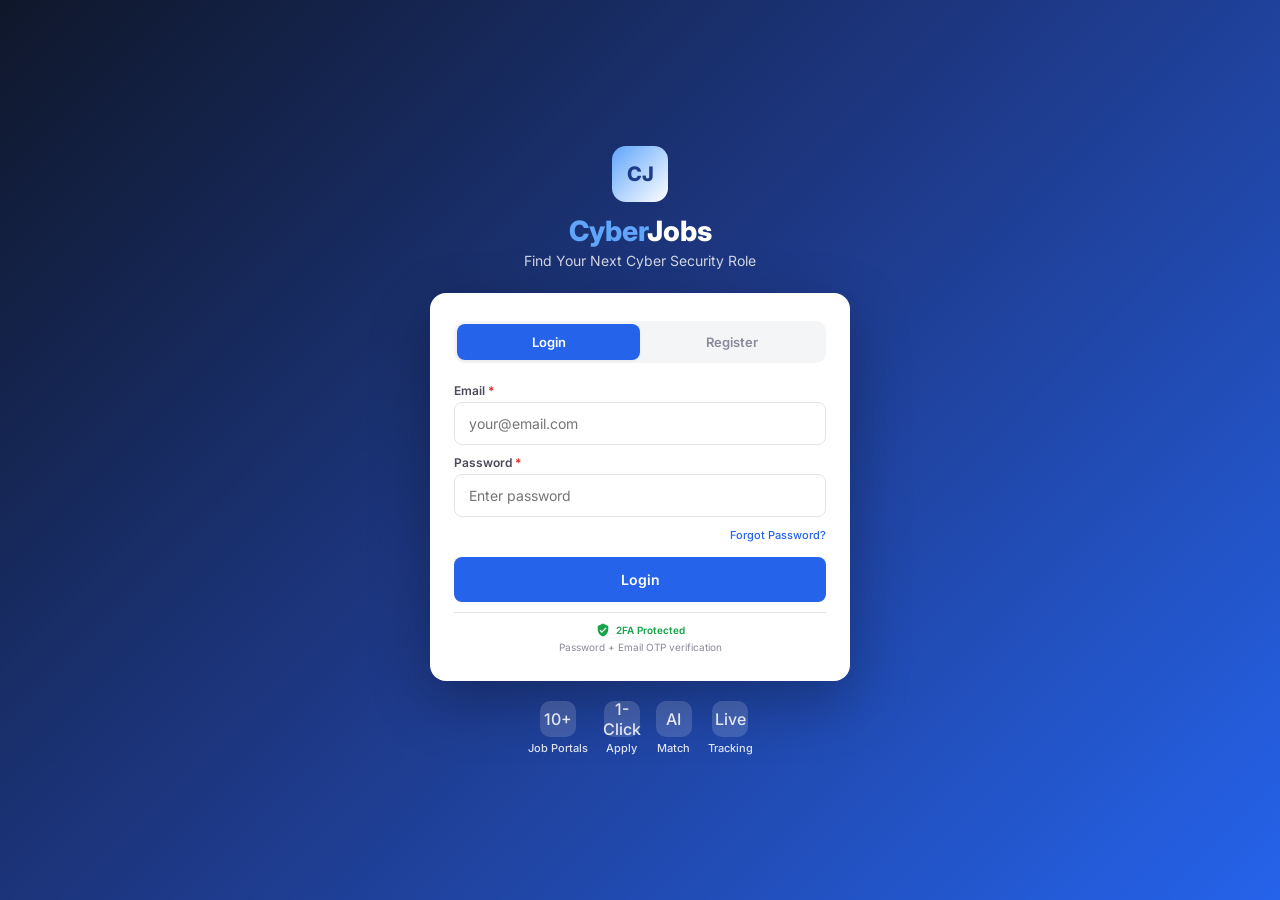
==== commit 0ec61933: "Add 20+ features: bookmarks, dark mode, compare, reviews, salary insights, alerts, animations - Book" ====
--- a/templates/index.html
+++ b/templates/index.html
@@ -214,6 +214,141 @@
         .ai-input-row input{flex:1;padding:10px 14px;border-radius:20px;border:1px solid var(--border);font-size:13px;outline:none;font-family:inherit}
         .ai-input-row button{padding:10px 18px;border-radius:20px;background:var(--blue);border:none;color:#fff;font-weight:600;font-size:13px;cursor:pointer}
 
+        /* ── Animations ── */
+        @keyframes fadeInUp{from{opacity:0;transform:translateY(20px)}to{opacity:1;transform:translateY(0)}}
+        @keyframes fadeInLeft{from{opacity:0;transform:translateX(-20px)}to{opacity:1;transform:translateX(0)}}
+        @keyframes fadeInRight{from{opacity:0;transform:translateX(20px)}to{opacity:1;transform:translateX(0)}}
+        @keyframes scaleIn{from{opacity:0;transform:scale(.9)}to{opacity:1;transform:scale(1)}}
+        @keyframes shimmer{0%{background-position:-200% 0}100%{background-position:200% 0}}
+        @keyframes glow{0%,100%{box-shadow:0 0 5px rgba(37,99,235,.3)}50%{box-shadow:0 0 20px rgba(37,99,235,.6)}}
+        @keyframes float{0%,100%{transform:translateY(0)}50%{transform:translateY(-6px)}}
+        @keyframes gradientShift{0%{background-position:0% 50%}50%{background-position:100% 50%}100%{background-position:0% 50%}}
+
+        .job-card{animation:fadeInUp .4s ease both}
+        .job-card:nth-child(1){animation-delay:.05s}.job-card:nth-child(2){animation-delay:.1s}.job-card:nth-child(3){animation-delay:.15s}
+        .job-card:nth-child(4){animation-delay:.2s}.job-card:nth-child(5){animation-delay:.25s}
+        .job-card:hover{transform:translateY(-2px);box-shadow:var(--shadow2);transition:all .2s}
+
+        .stat-card{animation:scaleIn .4s ease both;transition:transform .2s}
+        .stat-card:hover{transform:scale(1.05)}
+        .stat-card:nth-child(1){animation-delay:.1s}.stat-card:nth-child(2){animation-delay:.2s}.stat-card:nth-child(3){animation-delay:.3s}.stat-card:nth-child(4){animation-delay:.4s}
+
+        .filter-pill{transition:all .2s;animation:fadeInLeft .3s ease both}
+        .filter-pill:hover{transform:translateY(-1px);box-shadow:var(--shadow)}
+
+        .search-section{background-size:200% 200%;animation:gradientShift 6s ease infinite;background:linear-gradient(135deg,#1e3a8a,#2563eb,#1e40af,#3b82f6);background-size:400% 400%}
+
+        .navbar{animation:fadeInUp .3s ease}
+
+        .rec-card{animation:fadeInRight .4s ease both;transition:transform .2s}
+        .rec-card:hover{transform:translateY(-3px) scale(1.02);box-shadow:var(--shadow2)}
+
+        .btn{transition:all .2s}
+        .btn:hover{transform:translateY(-1px)}
+        .btn-success{position:relative;overflow:hidden}
+        .btn-success::after{content:'';position:absolute;top:50%;left:50%;width:0;height:0;background:rgba(255,255,255,.2);border-radius:50%;transform:translate(-50%,-50%);transition:width .4s,height .4s}
+        .btn-success:hover::after{width:200px;height:200px}
+
+        .hot-tag{animation:glow 2s infinite}
+        .new-tag{animation:float 3s ease-in-out infinite}
+
+        .nav-avatar{transition:transform .2s}
+        .nav-avatar:hover{transform:scale(1.1)}
+
+        .modal-overlay{backdrop-filter:blur(4px);transition:all .3s}
+
+        .match-badge{animation:scaleIn .3s ease}
+        .email-chip{transition:all .15s}
+        .email-chip:hover{transform:scale(1.05);box-shadow:var(--shadow)}
+
+        .auth-landing .brand{animation:fadeInUp .6s ease}
+        .auth-landing-card{animation:fadeInUp .5s ease .2s both}
+        .auth-feature{animation:fadeInUp .4s ease both}
+        .auth-feature:nth-child(1){animation-delay:.3s}.auth-feature:nth-child(2){animation-delay:.4s}.auth-feature:nth-child(3){animation-delay:.5s}.auth-feature:nth-child(4){animation-delay:.6s}
+
+        .theme-btn{transition:transform .3s}
+        .theme-btn:hover{transform:rotate(180deg)}
+
+        .score-ring svg circle:last-child{transition:stroke-dashoffset 1s ease}
+
+        .bookmark-btn svg{transition:transform .2s}
+        .bookmark-btn:hover svg{transform:scale(1.2)}
+        .bookmark-btn.active svg{animation:scaleIn .3s ease}
+
+        .compare-bar{animation:fadeInUp .3s ease}
+
+        .ai-window{transition:all .3s}
+        .ai-msg{animation:fadeInUp .2s ease}
+
+        .bottom-nav .bnav-item{transition:all .15s}
+        .bottom-nav .bnav-item:hover{transform:translateY(-2px)}
+        .bottom-nav .bnav-item.active svg{animation:float 2s ease-in-out infinite}
+
+        /* Smooth scrollbar */
+        ::-webkit-scrollbar{width:6px}
+        ::-webkit-scrollbar-track{background:transparent}
+        ::-webkit-scrollbar-thumb{background:var(--border);border-radius:3px}
+        ::-webkit-scrollbar-thumb:hover{background:var(--text3)}
+
+        /* ── Dark Theme ── */
+        [data-theme="dark"]{--bg:#0f172a;--white:#1e293b;--text:#e2e8f0;--text2:#94a3b8;--text3:#64748b;--border:#334155;--shadow:0 1px 3px rgba(0,0,0,.3);--shadow2:0 4px 12px rgba(0,0,0,.4);--bluebg:#172554;--greenbg:#052e16;--orangebg:#431407;--purplebg:#2e1065;--red:#f87171}
+        [data-theme="dark"] .search-input{background:#0f172a;color:#e2e8f0}
+        [data-theme="dark"] .search-input::placeholder{color:#64748b}
+        [data-theme="dark"] .mc-linkedin{background:#1e3a5f;color:#60a5fa}
+        [data-theme="dark"] .mc-naukri{background:#1e3a5f;color:#93c5fd}
+        [data-theme="dark"] .auth-landing-card{background:#1e293b}
+
+        /* ── Bookmark ── */
+        .bookmark-btn{background:none;border:none;cursor:pointer;padding:4px;color:var(--text3);transition:.15s}
+        .bookmark-btn:hover,.bookmark-btn.active{color:#f59e0b}
+        .bookmark-btn.active svg{fill:#f59e0b}
+
+        /* ── Freshness Badges ── */
+        .hot-tag{position:absolute;top:10px;right:10px;background:#fef2f2;color:#dc2626;font-size:9px;font-weight:700;padding:2px 7px;border-radius:4px;text-transform:uppercase;letter-spacing:.3px}
+        .recent-tag{position:absolute;top:10px;right:10px;background:var(--bluebg);color:var(--blue);font-size:9px;font-weight:700;padding:2px 7px;border-radius:4px;text-transform:uppercase;letter-spacing:.3px}
+
+        /* ── Share Dropdown ── */
+        .share-drop{display:none;position:absolute;right:0;top:100%;background:var(--white);border:1px solid var(--border);border-radius:8px;padding:6px;box-shadow:var(--shadow2);z-index:50;min-width:140px}
+        .share-drop.show{display:block}
+        .share-drop a,.share-drop button{display:flex;align-items:center;gap:8px;padding:8px 10px;font-size:12px;text-decoration:none;color:var(--text2);border:none;background:none;width:100%;cursor:pointer;border-radius:6px;font-family:inherit}
+        .share-drop a:hover,.share-drop button:hover{background:var(--bluebg);color:var(--blue)}
+
+        /* ── Status Pipeline ── */
+        .status-bar{display:flex;gap:2px;margin:8px 0}
+        .status-step{flex:1;text-align:center;padding:4px 2px;font-size:9px;font-weight:700;border-radius:4px;background:#f0f0f0;color:var(--text3);cursor:pointer;transition:.15s}
+        .status-step.active{background:var(--blue);color:#fff}
+        .status-step.done{background:var(--greenbg);color:var(--green)}
+        .status-step.rejected{background:#fef2f2;color:var(--red)}
+
+        /* ── Profile Score Ring ── */
+        .score-ring{width:60px;height:60px;border-radius:50%;display:flex;align-items:center;justify-content:center;font-size:16px;font-weight:800;margin:0 auto 8px;position:relative}
+        .score-ring svg{position:absolute;transform:rotate(-90deg)}
+
+        /* ── Recommended Scroll ── */
+        .rec-scroll{display:flex;gap:10px;padding:12px 16px;overflow-x:auto;-webkit-overflow-scrolling:touch;scrollbar-width:none}
+        .rec-scroll::-webkit-scrollbar{display:none}
+        .rec-card{min-width:220px;max-width:240px;background:var(--white);border:1px solid var(--border);border-radius:10px;padding:12px;box-shadow:var(--shadow);flex-shrink:0;cursor:pointer}
+        .rec-card .rec-title{font-size:13px;font-weight:600;color:var(--blue);margin-bottom:3px;display:-webkit-box;-webkit-line-clamp:2;-webkit-box-orient:vertical;overflow:hidden}
+        .rec-card .rec-company{font-size:11px;color:var(--text2);margin-bottom:6px}
+        .rec-match{display:inline-block;padding:2px 8px;border-radius:10px;font-size:10px;font-weight:700;background:#dcfce7;color:#15803d}
+
+        /* ── Category Pills ── */
+        .cat-row{display:flex;gap:6px;padding:6px 16px;overflow-x:auto;-webkit-overflow-scrolling:touch;scrollbar-width:none;background:var(--white);border-bottom:1px solid var(--border)}
+        .cat-row::-webkit-scrollbar{display:none}
+
+        /* ── Compare Bar ── */
+        .compare-bar{position:fixed;bottom:62px;left:0;right:0;background:var(--blue);color:#fff;padding:10px 16px;display:none;align-items:center;justify-content:space-between;z-index:99;font-size:13px;font-weight:600}
+        .compare-bar.show{display:flex}
+
+        /* ── Review Stars ── */
+        .stars{color:#fbbf24;font-size:14px;letter-spacing:2px}
+        .stars-input{display:flex;gap:4px}
+        .stars-input span{font-size:24px;cursor:pointer;color:#d1d5db}
+        .stars-input span.lit{color:#fbbf24}
+
+        /* ── Theme Toggle ── */
+        .theme-btn{width:30px;height:30px;border-radius:50%;border:none;cursor:pointer;display:flex;align-items:center;justify-content:center;background:var(--bg);color:var(--text2);transition:.15s}
+
         /* ── Desktop adjustments ── */
         @media(min-width:768px){
             body{padding-bottom:0}
@@ -423,6 +558,13 @@
                     <h2 id="profileName" style="font-size:18px;margin-bottom:2px">User</h2>
                     <p id="profileEmail" style="font-size:12px;color:var(--text3)">email@example.com</p>
                     <span id="profileVerifiedBadge" style="display:none;font-size:10px;background:var(--greenbg);color:var(--green);padding:2px 8px;border-radius:10px;font-weight:600">Verified</span>
+                    <div id="profileScoreWrap" style="margin-top:8px">
+                        <div class="score-ring" id="profileScoreRing">
+                            <svg width="60" height="60"><circle cx="30" cy="30" r="26" fill="none" stroke="#e5e7eb" stroke-width="5"/><circle id="scoreCircle" cx="30" cy="30" r="26" fill="none" stroke="var(--blue)" stroke-width="5" stroke-dasharray="163.36" stroke-dashoffset="163.36" stroke-linecap="round"/></svg>
+                            <span id="scoreText" style="position:relative;z-index:1;color:var(--blue)">0%</span>
+                        </div>
+                        <div style="font-size:10px;color:var(--text3);font-weight:600">Profile Completion</div>
+                    </div>
                 </div>
 
                 <div style="display:grid;grid-template-columns:1fr 1fr;gap:8px;margin-bottom:16px">
@@ -482,6 +624,85 @@
         </div>
     </div>
 
+    <!-- Reviews Modal -->
+    <div class="modal-overlay" id="reviewModal">
+        <div class="modal-box" style="max-height:90vh">
+            <div class="modal-handle"></div>
+            <button class="modal-close" onclick="closeModal('reviewModal')">&times;</button>
+            <h2 id="reviewCompany">Company Reviews</h2>
+            <div id="reviewAvg" style="text-align:center;margin-bottom:12px"></div>
+            <div id="reviewList" style="max-height:300px;overflow-y:auto;margin-bottom:14px"></div>
+            <h3 style="font-size:13px;font-weight:700;margin-bottom:8px;color:var(--text2)">Write a Review</h3>
+            <input type="hidden" id="reviewCompanyName">
+            <div class="stars-input" id="starInput">
+                <span onclick="setStars(1)">&#9733;</span><span onclick="setStars(2)">&#9733;</span><span onclick="setStars(3)">&#9733;</span><span onclick="setStars(4)">&#9733;</span><span onclick="setStars(5)">&#9733;</span>
+            </div>
+            <label>Title</label>
+            <input type="text" id="reviewTitle" placeholder="One-line summary">
+            <label>Pros</label>
+            <input type="text" id="reviewPros" placeholder="What's good?">
+            <label>Cons</label>
+            <input type="text" id="reviewCons" placeholder="What could improve?">
+            <button class="btn btn-primary" style="width:100%;margin-top:12px" onclick="submitReview()">Submit Review</button>
+        </div>
+    </div>
+
+    <!-- Salary Modal -->
+    <div class="modal-overlay" id="salaryModal">
+        <div class="modal-box" style="max-height:90vh">
+            <div class="modal-handle"></div>
+            <button class="modal-close" onclick="closeModal('salaryModal')">&times;</button>
+            <h2>Salary Insights</h2>
+            <div id="salaryData" style="max-height:400px;overflow-y:auto"></div>
+            <h3 style="font-size:13px;font-weight:700;margin:14px 0 8px;color:var(--text2)">Contribute Salary Data</h3>
+            <label>Role</label><input type="text" id="salRole" placeholder="e.g. SOC Analyst">
+            <label>Company</label><input type="text" id="salCompany" placeholder="Company name">
+            <label>Min Salary (LPA)</label><input type="number" id="salMin" placeholder="e.g. 3">
+            <label>Max Salary (LPA)</label><input type="number" id="salMax" placeholder="e.g. 6">
+            <label>Location</label><input type="text" id="salLocation" placeholder="e.g. Mumbai">
+            <button class="btn btn-primary" style="width:100%;margin-top:12px" onclick="submitSalary()">Submit</button>
+        </div>
+    </div>
+
+    <!-- Compare Modal -->
+    <div class="modal-overlay" id="compareModal">
+        <div class="modal-box" style="max-width:600px;max-height:90vh">
+            <div class="modal-handle"></div>
+            <button class="modal-close" onclick="closeModal('compareModal')">&times;</button>
+            <h2>Compare Jobs</h2>
+            <div id="compareBody" style="overflow-x:auto"></div>
+        </div>
+    </div>
+
+    <!-- Alerts Modal -->
+    <div class="modal-overlay" id="alertsModal">
+        <div class="modal-box">
+            <div class="modal-handle"></div>
+            <button class="modal-close" onclick="closeModal('alertsModal')">&times;</button>
+            <h2>Job Alerts</h2>
+            <label>Keywords (comma separated)</label>
+            <input type="text" id="alertKeywords" placeholder="SOC Analyst, Pentester, Cloud Security">
+            <label>Locations (comma separated)</label>
+            <input type="text" id="alertLocations" placeholder="Mumbai, Pune, Remote">
+            <label>Frequency</label>
+            <div style="display:flex;gap:8px;margin:8px 0">
+                <label style="display:flex;align-items:center;gap:4px;font-size:13px;cursor:pointer"><input type="radio" name="alertFreq" value="instant"> Instant</label>
+                <label style="display:flex;align-items:center;gap:4px;font-size:13px;cursor:pointer"><input type="radio" name="alertFreq" value="daily" checked> Daily</label>
+                <label style="display:flex;align-items:center;gap:4px;font-size:13px;cursor:pointer"><input type="radio" name="alertFreq" value="weekly"> Weekly</label>
+            </div>
+            <button class="btn btn-primary" style="width:100%;margin-top:12px" onclick="saveAlerts()">Save Alerts</button>
+        </div>
+    </div>
+
+    <!-- Compare floating bar -->
+    <div class="compare-bar" id="compareBar">
+        <span id="compareCount">0 jobs selected</span>
+        <div>
+            <button class="btn btn-sm" style="background:#fff;color:var(--blue)" onclick="showCompare()">Compare</button>
+            <button class="btn btn-sm" style="background:transparent;border:1px solid #fff;color:#fff" onclick="clearCompare()">Clear</button>
+        </div>
+    </div>
+
     <!-- Main App Content (hidden until login) -->
     <div id="appContent" style="display:none">
 
@@ -492,6 +713,9 @@
             <h1><span>Cyber</span>Jobs</h1>
         </div>
         <div class="nav-right">
+            <button class="theme-btn" onclick="toggleTheme()" title="Toggle dark/light mode" id="themeBtn">
+                <svg width="16" height="16" fill="currentColor" viewBox="0 0 24 24"><path id="themeIcon" d="M12 3a9 9 0 109 9c0-.46-.04-.92-.1-1.36a5.389 5.389 0 01-4.4 2.26 5.403 5.403 0 01-3.14-9.8c-.44-.06-.9-.1-1.36-.1z"/></svg>
+            </button>
             <span class="live-badge"><span class="live-dot"></span>Live</span>
             <div class="nav-avatar" id="userAvatar" onclick="openProfileOrAuth()">A</div>
         </div>
@@ -502,8 +726,14 @@
         <div class="search-title">Find Your Next Cyber Role</div>
         <div class="search-sub">Scanning 10 portals: LinkedIn, Indeed, Naukri, Glassdoor, Google Jobs, Foundit, SimplyHired, TimesJobs, Shine & Feed</div>
         <div class="search-row">
-            <input type="text" class="search-input" id="searchBox" placeholder="Search jobs, companies..." oninput="applyFilters()">
+            <input type="text" class="search-input" id="searchBox" placeholder="Search jobs, companies..." oninput="applyFilters()" onfocus="showRecentSearches()" onblur="setTimeout(()=>document.getElementById('recentSearchDrop').style.display='none',200)">
             <button class="scan-btn" onclick="fetchNewJobs()" id="refreshBtn">Scan</button>
+        </div>
+        <div id="recentSearchDrop" style="display:none;margin-top:6px;display:flex;flex-wrap:wrap;gap:4px"></div>
+        <div style="display:flex;gap:6px;margin-top:10px;flex-wrap:wrap">
+            <button class="btn-xs" style="background:rgba(255,255,255,.2);color:#fff;border:1px solid rgba(255,255,255,.3);border-radius:16px;cursor:pointer;font-family:inherit" onclick="openModal('salaryModal');loadSalaryInsights()">&#128176; Salary</button>
+            <button class="btn-xs" style="background:rgba(255,255,255,.2);color:#fff;border:1px solid rgba(255,255,255,.3);border-radius:16px;cursor:pointer;font-family:inherit" onclick="openModal('alertsModal');loadAlerts()">&#128276; Alerts</button>
+            <button class="btn-xs" style="background:rgba(255,255,255,.2);color:#fff;border:1px solid rgba(255,255,255,.3);border-radius:16px;cursor:pointer;font-family:inherit" onclick="exportApps('csv')">&#128196; Export CSV</button>
         </div>
     </div>
 
@@ -536,6 +766,27 @@
         <div class="filter-pill" onclick="filterJobs('Shine',this)">Shine <span class="pill-count" id="fc-shine">0</span></div>
         <div class="filter-pill" onclick="filterJobs('Feed',this)">Feed <span class="pill-count" id="fc-feed">0</span></div>
         <div class="filter-pill" onclick="filterJobs('Profile',this)">Profile <span class="pill-count" id="fc-profile">0</span></div>
+        <div class="filter-pill" onclick="filterJobs('saved',this)" style="border-color:#f59e0b;color:#f59e0b">&#9733; Saved <span class="pill-count" id="fc-saved">0</span></div>
+    </div>
+    <!-- Category Pills -->
+    <div class="cat-row" id="catRow">
+        <div class="filter-pill active" onclick="filterCategory('all',this)">All Categories</div>
+        <div class="filter-pill" onclick="filterCategory('SOC',this)">SOC</div>
+        <div class="filter-pill" onclick="filterCategory('Pentesting',this)">Pentesting</div>
+        <div class="filter-pill" onclick="filterCategory('GRC',this)">GRC</div>
+        <div class="filter-pill" onclick="filterCategory('Cloud Security',this)">Cloud</div>
+        <div class="filter-pill" onclick="filterCategory('Network Security',this)">Network</div>
+        <div class="filter-pill" onclick="filterCategory('DFIR',this)">DFIR</div>
+        <div class="filter-pill" onclick="filterCategory('DevSecOps',this)">DevSecOps</div>
+        <div class="filter-pill" onclick="filterCategory('IAM',this)">IAM</div>
+    </div>
+    <!-- Recommended Jobs Section -->
+    <div id="recSection" style="display:none;background:var(--white);border-bottom:1px solid var(--border)">
+        <div style="padding:12px 16px 0;display:flex;justify-content:space-between;align-items:center">
+            <h3 style="font-size:14px;font-weight:700">Recommended For You</h3>
+            <button class="btn-xs btn-outline" onclick="document.getElementById('recSection').style.display='none'">Hide</button>
+        </div>
+        <div class="rec-scroll" id="recScroll"></div>
     </div>
 
     <!-- HR Finder Section -->
@@ -648,7 +899,8 @@
     }
     return _origFetch.call(this,url,opts);
 };
-let allJobs=[],currentFilter='all',currentSort='recent',countdownInterval,currentUserId='',pendingUserId='',otpTimerInterval=null,isLoggedIn=false;
+let allJobs=[],currentFilter='all',currentCategory='all',currentSort='recent',countdownInterval,currentUserId='',pendingUserId='',otpTimerInterval=null,isLoggedIn=false;
+let bookmarkedJobs=new Set(),compareJobs=new Set(),jobNotes={},reviewStars=0;
 function esc(t){if(!t)return'';const d=document.createElement('div');d.textContent=t;return d.innerHTML}
 function timeAgo(d){const s=Math.floor((new Date()-new Date(d))/1000);if(s<60)return'Just now';if(s<3600)return Math.floor(s/60)+'m ago';if(s<86400)return Math.floor(s/3600)+'h ago';return Math.floor(s/86400)+'d ago'}
 function mcClass(p){p=p.toLowerCase();return p.includes('feed')?'mc-feed':p.includes('profile')?'mc-profile':p.includes('google')?'mc-google':p.includes('foundit')?'mc-foundit':p.includes('simplyhired')?'mc-simplyhired':p.includes('timesjobs')?'mc-timesjobs':p.includes('shine')?'mc-shine':p.includes('linkedin')?'mc-linkedin':p.includes('naukri')?'mc-naukri':p.includes('indeed')?'mc-indeed':p.includes('glassdoor')?'mc-glassdoor':'mc-naukri'}
@@ -930,6 +1182,12 @@
         document.getElementById('profLinkedin').value=p.linkedin||'';
         document.getElementById('profSkills').value=p.skills||'';
         document.getElementById('profBio').value=p.bio||'';
+        // Profile score
+        const score=d.profile_score||0;
+        document.getElementById('scoreText').textContent=score+'%';
+        const offset=163.36-(163.36*score/100);
+        document.getElementById('scoreCircle').style.strokeDashoffset=offset;
+        document.getElementById('scoreCircle').style.stroke=score>=80?'var(--green)':score>=50?'var(--blue)':'var(--orange)';
         // 2FA toggle state
         const mfaOn=d.mfa_enabled||false;
         document.getElementById('mfaToggle').checked=mfaOn;
@@ -1174,18 +1432,37 @@
         const applied=j.applied_by&&j.applied_by.includes(currentUserId);
         const ri=allJobs.indexOf(j);
         const ms=j.match_score||0;
+        const jh=j.job_hash||'';
+        const bk=bookmarkedJobs.has(jh);
+        const cmp=compareJobs.has(ri);
         let matchHtml='';
         if(ms>=70)matchHtml=`<span class="match-badge match-strong">${ms}% Match</span>`;
         else if(ms>=40)matchHtml=`<span class="match-badge match-good">${ms}% Match</span>`;
         else if(ms>=20)matchHtml=`<span class="match-badge match-partial">${ms}% Match</span>`;
         let matchPills='';
         if(j.match_keywords&&j.match_keywords.length&&ms>=20){matchPills=`<div class="match-pills">${j.match_keywords.slice(0,6).map(k=>`<span class="match-pill">${esc(k)}</span>`).join('')}</div>`}
-        return`<div class="job-card ${j.is_new?'is-new':''}">
-            ${j.is_new?'<span class="new-tag">New</span>':''}
-            <div class="job-title" onclick="showJD(${ri})">${esc(j.title)}</div>
-            <div class="job-company">${esc(j.company)}</div>
+        // Freshness badge
+        let freshTag='';
+        if(j.freshness==='hot')freshTag='<span class="hot-tag">&#128293; Hot</span>';
+        else if(j.freshness==='new'||j.is_new)freshTag='<span class="new-tag">New</span>';
+        else if(j.freshness==='recent')freshTag='<span class="recent-tag">Recent</span>';
+        // Category badge
+        let catBadge=j.category?`<span class="meta-chip" style="background:var(--purplebg);color:var(--purple);font-size:10px">${esc(j.category)}</span>`:'';
+        return`<div class="job-card ${j.freshness==='hot'?'is-new':j.is_new?'is-new':''}">
+            ${freshTag}
+            <div style="display:flex;justify-content:space-between;align-items:flex-start">
+                <div style="flex:1;min-width:0">
+                    <div class="job-title" onclick="showJD(${ri})">${esc(j.title)}</div>
+                    <div class="job-company">${esc(j.company)} <span style="cursor:pointer;font-size:11px;color:var(--blue)" onclick="openReviews('${esc(j.company).replace(/'/g,"\\'")}')">&#9733; Reviews</span></div>
+                </div>
+                <div style="display:flex;gap:2px;flex-shrink:0;margin-left:6px;margin-top:2px">
+                    <button class="bookmark-btn ${bk?'active':''}" onclick="toggleBookmark(${ri})" title="Save"><svg width="18" height="18" viewBox="0 0 24 24" fill="${bk?'#f59e0b':'none'}" stroke="currentColor" stroke-width="2"><path d="M19 21l-7-5-7 5V5a2 2 0 012-2h10a2 2 0 012 2z"/></svg></button>
+                    <div style="position:relative"><button class="btn-xs btn-outline" onclick="toggleShare(event,${ri})" style="padding:4px 6px;font-size:10px">Share</button><div class="share-drop" id="share-${ri}"><a href="https://wa.me/?text=${encodeURIComponent(j.title+' at '+j.company+' '+j.url)}" target="_blank">WhatsApp</a><a href="https://www.linkedin.com/sharing/share-offsite/?url=${encodeURIComponent(j.url)}" target="_blank">LinkedIn</a><button onclick="navigator.clipboard.writeText('${esc(j.url)}');showToast('Link copied!','success')">Copy Link</button></div></div>
+                </div>
+            </div>
             <div class="job-meta-row">
                 <span class="meta-chip ${mcClass(j.platform)}">${esc(j.platform)}</span>
+                ${catBadge}
                 ${matchHtml}
                 <span class="meta-loc"><svg viewBox="0 0 24 24"><path d="M12 2C8.13 2 5 5.13 5 9c0 5.25 7 13 7 13s7-7.75 7-13c0-3.87-3.13-7-7-7zm0 9.5a2.5 2.5 0 010-5 2.5 2.5 0 010 5z"/></svg>${esc(j.location||'India')}</span>
                 ${j.experience?`<span class="meta-exp">${esc(j.experience)}</span>`:''}
@@ -1197,6 +1474,7 @@
                 <button class="btn ${applied?'btn-outline':'btn-success'} btn-sm" id="apply-${ri}" onclick="oneClickApply(${ri})" ${applied?'disabled':''}>${applied?'Applied':'Apply'}</button>
                 ${j.url?`<a href="${esc(j.url)}" target="_blank" class="btn btn-outline btn-sm" style="text-decoration:none">View</a>`:''}
                 <button class="btn btn-outline btn-sm" onclick="showJD(${ri})">Details</button>
+                <label style="display:flex;align-items:center;gap:3px;font-size:10px;color:var(--text3);cursor:pointer"><input type="checkbox" ${cmp?'checked':''} onchange="toggleCompare(${ri})"> Compare</label>
                 ${j.poster?`<span class="job-poster">${esc(j.poster)}</span>`:''}
                 <span class="job-time">${timeAgo(j.found_at)}</span>
             </div>
@@ -1228,7 +1506,20 @@
         h+=`<div class="jd-emails-sec"><h5>HR Emails (tap to mail):</h5><div class="hr-email-pills">`;
         if(d.mailto_links&&d.mailto_links.length){d.mailto_links.forEach(m=>{const lb=m.from_post?'post':m.guessed?'guessed':'found';h+=`<a href="${m.gmail_link}" target="_blank" class="hr-pill">${esc(m.email)} <span class="pill-tag">${lb}</span></a>`})}
         else h+=`<span style="color:var(--text3);font-size:12px">No emails found</span>`;
-        h+=`</div></div>`;p.innerHTML=h;
+        h+=`</div></div>`;
+        // Notes section
+        const jh=allJobs[idx]?.job_hash||'';
+        const existingNote=jobNotes[jh]||'';
+        h+=`<div style="margin-top:10px;padding-top:10px;border-top:1px solid var(--border)"><h5 style="font-size:11px;font-weight:700;margin-bottom:4px">Personal Notes</h5><textarea id="note-${idx}" style="width:100%;padding:8px;border:1px solid var(--border);border-radius:6px;font-size:12px;font-family:inherit;resize:vertical;min-height:40px" placeholder="Add private notes about this job...">${esc(existingNote)}</textarea><button class="btn btn-xs btn-primary" style="margin-top:4px" onclick="saveNote('${jh}',document.getElementById('note-${idx}').value)">Save Note</button></div>`;
+        // Similar jobs
+        h+=`<div style="margin-top:10px;padding-top:10px;border-top:1px solid var(--border)" id="similar-${idx}"><h5 style="font-size:11px;font-weight:700;margin-bottom:4px">Similar Jobs</h5><span style="font-size:11px;color:var(--text3)">Loading...</span></div>`;
+        p.innerHTML=h;
+        // Fetch similar jobs async
+        fetch(`/api/similar?job_index=${idx}&limit=4`).then(r=>r.json()).then(sd=>{
+            const sc=document.getElementById(`similar-${idx}`);
+            if(sd.jobs&&sd.jobs.length){sc.innerHTML=`<h5 style="font-size:11px;font-weight:700;margin-bottom:6px">Similar Jobs</h5>`+sd.jobs.map(sj=>`<div style="padding:6px 0;border-bottom:1px solid #f0f0f0"><a href="${esc(sj.url)}" target="_blank" style="font-size:12px;color:var(--blue);text-decoration:none;font-weight:600">${esc(sj.title)}</a><div style="font-size:11px;color:var(--text3)">${esc(sj.company)} · ${esc(sj.platform)}</div></div>`).join('')}
+            else{sc.innerHTML=''}
+        }).catch(()=>{});
     }catch(e){p.innerHTML='<div style="color:var(--red);padding:8px;font-size:12px">Failed to load</div>'}}
 
 async function oneClickApply(idx){if(!isLoggedIn||!currentUserId){showToast('Please login first to apply','error');return}
@@ -1245,7 +1536,7 @@
         }else{btn.textContent='Retry';btn.disabled=false;showToast(d.message||'Failed','error')}
     }catch(e){btn.textContent='Retry';btn.disabled=false;showToast('Network error','error')}}
 
-async function loadJobs(){try{const url=currentUserId?`/api/jobs?user_id=${currentUserId}`:'/api/jobs';const r=await fetch(url),d=await r.json();allJobs=d.jobs||[];updateStats(d);updateFilterCounts();applyFilters()}catch(e){}}
+async function loadJobs(){try{const url=currentUserId?`/api/jobs?user_id=${currentUserId}`:'/api/jobs';const r=await fetch(url),d=await r.json();allJobs=d.jobs||[];updateStats(d);updateFilterCounts();applyFilters();loadBookmarks();loadNotes();loadRecommended()}catch(e){}}
 async function loadUsers(){try{const r=await fetch('/api/users'),d=await r.json();const sel=document.getElementById('userSelect');sel.innerHTML='';
     (d.users||[]).forEach(u=>{const o=document.createElement('option');o.value=u.user_id;o.textContent=u.name;sel.appendChild(o)});
     if(currentUserId)sel.value=currentUserId;
@@ -1271,9 +1562,16 @@
 
 function updateStats(d){document.getElementById('totalJobs').textContent=d.total||allJobs.length;document.getElementById('newJobs').textContent=d.new_today||0;document.getElementById('emailsSent').textContent=d.emails_sent||0}
 function changeSort(v){currentSort=v;applyFilters()}
-function filterJobs(p,b){currentFilter=p;document.querySelectorAll('.filter-pill').forEach(x=>x.classList.remove('active'));if(b)b.classList.add('active');applyFilters()}
+function filterJobs(p,b){currentFilter=p;document.querySelectorAll('#filterRow .filter-pill').forEach(x=>x.classList.remove('active'));if(b)b.classList.add('active');applyFilters();
+    // Save search if user typed something
+    const q=document.getElementById('searchBox').value.trim();
+    if(q&&currentUserId)fetch('/api/recent_searches',{method:'POST',headers:{'Content-Type':'application/json'},body:JSON.stringify({user_id:currentUserId,query:q})}).catch(()=>{});
+}
+function filterCategory(cat,b){currentCategory=cat;document.querySelectorAll('#catRow .filter-pill').forEach(x=>x.classList.remove('active'));if(b)b.classList.add('active');applyFilters()}
 function applyFilters(){let f=[...allJobs];const s=document.getElementById('searchBox').value.toLowerCase();
-    if(currentFilter!=='all')f=f.filter(j=>j.platform.toLowerCase().includes(currentFilter.toLowerCase()));
+    if(currentFilter==='saved')f=f.filter(j=>bookmarkedJobs.has(j.job_hash||''));
+    else if(currentFilter!=='all')f=f.filter(j=>j.platform.toLowerCase().includes(currentFilter.toLowerCase()));
+    if(currentCategory!=='all')f=f.filter(j=>(j.category||'').toLowerCase()===currentCategory.toLowerCase());
     if(s)f=f.filter(j=>(j.title||'').toLowerCase().includes(s)||(j.company||'').toLowerCase().includes(s)||(j.location||'').toLowerCase().includes(s));
     if(currentSort==='match')f.sort((a,b)=>(b.match_score||0)-(a.match_score||0));
     renderJobs(f)}
@@ -1340,7 +1638,178 @@
         msgs.innerHTML+=`<div class="ai-msg bot">${a}</div>`;msgs.scrollTop=msgs.scrollHeight;
     }catch(e){document.getElementById('aiLoading').remove();msgs.innerHTML+=`<div class="ai-msg bot" style="color:var(--red)">Error</div>`}}
 
-window.addEventListener('load',()=>{restoreSession()});
+// ─── THEME ──────────────────────────────────────────
+function toggleTheme(){
+    const cur=document.documentElement.dataset.theme;
+    const nxt=cur==='dark'?'light':'dark';
+    document.documentElement.dataset.theme=nxt;
+    localStorage.setItem('cj_theme',nxt);
+    document.getElementById('themeIcon').setAttribute('d',nxt==='dark'?'M12 7c-2.76 0-5 2.24-5 5s2.24 5 5 5 5-2.24 5-5-2.24-5-5-5zM2 13h2c.55 0 1-.45 1-1s-.45-1-1-1H2c-.55 0-1 .45-1 1s.45 1 1 1zm18 0h2c.55 0 1-.45 1-1s-.45-1-1-1h-2c-.55 0-1 .45-1 1s.45 1 1 1zM11 2v2c0 .55.45 1 1 1s1-.45 1-1V2c0-.55-.45-1-1-1s-1 .45-1 1zm0 18v2c0 .55.45 1 1 1s1-.45 1-1v-2c0-.55-.45-1-1-1s-1 .45-1 1z':'M12 3a9 9 0 109 9c0-.46-.04-.92-.1-1.36a5.389 5.389 0 01-4.4 2.26 5.403 5.403 0 01-3.14-9.8c-.44-.06-.9-.1-1.36-.1z');
+}
+(function(){const t=localStorage.getItem('cj_theme');if(t)document.documentElement.dataset.theme=t})();
+
+// ─── BOOKMARKS ──────────────────────────────────────
+async function loadBookmarks(){
+    if(!currentUserId)return;
+    try{const r=await fetch(`/api/bookmarks?user_id=${currentUserId}`);const d=await r.json();
+        bookmarkedJobs=new Set(d.bookmarks||[]);
+        const el=document.getElementById('fc-saved');if(el)el.textContent=bookmarkedJobs.size;
+    }catch(e){}
+}
+async function toggleBookmark(idx){
+    if(!currentUserId){showToast('Login first','error');return}
+    try{const r=await fetch('/api/bookmark',{method:'POST',headers:{'Content-Type':'application/json'},body:JSON.stringify({user_id:currentUserId,job_index:idx})});
+        const d=await r.json();
+        if(d.bookmarked)bookmarkedJobs.add(d.job_hash);else bookmarkedJobs.delete(d.job_hash);
+        const el=document.getElementById('fc-saved');if(el)el.textContent=bookmarkedJobs.size;
+        applyFilters();showToast(d.message,'success');
+    }catch(e){showToast('Failed','error')}
+}
+
+// ─── NOTES ──────────────────────────────────────────
+async function loadNotes(){
+    if(!currentUserId)return;
+    try{const r=await fetch(`/api/notes?user_id=${currentUserId}`);const d=await r.json();jobNotes=d.notes||{}}catch(e){}
+}
+async function saveNote(jh,text){
+    try{const r=await fetch('/api/notes',{method:'POST',headers:{'Content-Type':'application/json'},body:JSON.stringify({user_id:currentUserId,job_hash:jh,note:text})});
+        const d=await r.json();jobNotes[jh]=text;showToast(d.message||'Note saved','success');
+    }catch(e){showToast('Failed','error')}
+}
+
+// ─── SHARE ──────────────────────────────────────────
+function toggleShare(e,idx){e.stopPropagation();const d=document.getElementById(`share-${idx}`);
+    document.querySelectorAll('.share-drop.show').forEach(x=>x.classList.remove('show'));
+    d.classList.toggle('show');
+    setTimeout(()=>document.addEventListener('click',()=>d.classList.remove('show'),{once:true}),10);
+}
+
+// ─── COMPARE ────────────────────────────────────────
+function toggleCompare(idx){
+    if(compareJobs.has(idx))compareJobs.delete(idx);else{if(compareJobs.size>=3){showToast('Max 3 jobs','error');return}compareJobs.add(idx)}
+    const bar=document.getElementById('compareBar');
+    if(compareJobs.size>0){bar.classList.add('show');document.getElementById('compareCount').textContent=compareJobs.size+' jobs selected'}
+    else bar.classList.remove('show');
+}
+function clearCompare(){compareJobs.clear();document.getElementById('compareBar').classList.remove('show');applyFilters()}
+function showCompare(){
+    if(compareJobs.size<2){showToast('Select at least 2 jobs','error');return}
+    const jobs=[...compareJobs].map(i=>allJobs[i]);
+    let h='<table style="width:100%;font-size:12px;border-collapse:collapse"><tr><th style="padding:6px;border-bottom:2px solid var(--border);text-align:left;color:var(--text3)">Field</th>';
+    jobs.forEach(j=>h+=`<th style="padding:6px;border-bottom:2px solid var(--border);color:var(--blue);font-weight:600">${esc(j.title).substring(0,30)}</th>`);
+    h+='</tr>';
+    const fields=[['Company','company'],['Platform','platform'],['Location','location'],['Salary','salary'],['Experience','experience'],['Match','match_score'],['Category','category']];
+    fields.forEach(([lbl,key])=>{h+=`<tr><td style="padding:6px;border-bottom:1px solid #f0f0f0;font-weight:600;color:var(--text2)">${lbl}</td>`;
+        jobs.forEach(j=>h+=`<td style="padding:6px;border-bottom:1px solid #f0f0f0">${esc(String(j[key]||'-'))}</td>`);h+='</tr>'});
+    h+='</table>';
+    document.getElementById('compareBody').innerHTML=h;
+    openModal('compareModal');
+}
+
+// ─── RECOMMENDED ────────────────────────────────────
+async function loadRecommended(){
+    if(!currentUserId)return;
+    try{const r=await fetch(`/api/recommended?user_id=${currentUserId}&limit=8`);const d=await r.json();
+        const jobs=d.jobs||[];if(!jobs.length){document.getElementById('recSection').style.display='none';return}
+        document.getElementById('recSection').style.display='block';
+        document.getElementById('recScroll').innerHTML=jobs.map(j=>`<div class="rec-card" onclick="window.open('${esc(j.url)}','_blank')">
+            <div class="rec-title">${esc(j.title)}</div>
+            <div class="rec-company">${esc(j.company)} · ${esc(j.platform)}</div>
+            <span class="rec-match">${j.match_score||0}% Match</span>
+        </div>`).join('');
+    }catch(e){}
+}
+
+// ─── RECENT SEARCHES ────────────────────────────────
+async function showRecentSearches(){
+    if(!currentUserId)return;const el=document.getElementById('recentSearchDrop');
+    try{const r=await fetch(`/api/recent_searches?user_id=${currentUserId}`);const d=await r.json();
+        const searches=d.searches||[];if(!searches.length){el.style.display='none';return}
+        el.style.display='flex';
+        el.innerHTML=searches.slice(0,10).map(s=>`<span style="padding:4px 10px;background:rgba(255,255,255,.2);color:#fff;border-radius:12px;font-size:11px;cursor:pointer;font-weight:500" onclick="document.getElementById('searchBox').value='${esc(s.query)}';applyFilters();document.getElementById('recentSearchDrop').style.display='none'">${esc(s.query)}</span>`).join('');
+    }catch(e){}
+}
+
+// ─── REVIEWS ────────────────────────────────────────
+function setStars(n){reviewStars=n;document.querySelectorAll('#starInput span').forEach((s,i)=>s.classList.toggle('lit',i<n))}
+async function openReviews(company){
+    document.getElementById('reviewCompanyName').value=company;
+    document.getElementById('reviewCompany').textContent=company+' Reviews';
+    reviewStars=0;setStars(0);
+    try{const r=await fetch(`/api/reviews?company=${encodeURIComponent(company)}`);const d=await r.json();
+        const revs=d.reviews||[];
+        if(revs.length){const avg=(revs.reduce((a,r)=>a+r.rating,0)/revs.length).toFixed(1);
+            document.getElementById('reviewAvg').innerHTML=`<span class="stars">${'&#9733;'.repeat(Math.round(avg))}</span> <strong>${avg}</strong>/5 (${revs.length} reviews)`;
+            document.getElementById('reviewList').innerHTML=revs.map(r=>`<div style="padding:8px 0;border-bottom:1px solid var(--border)"><div style="display:flex;justify-content:space-between"><strong style="font-size:13px">${esc(r.title)}</strong><span class="stars" style="font-size:12px">${'&#9733;'.repeat(r.rating)}</span></div><div style="font-size:12px;color:var(--green);margin:4px 0">Pros: ${esc(r.pros)}</div><div style="font-size:12px;color:var(--red)">Cons: ${esc(r.cons)}</div><div style="font-size:10px;color:var(--text3);margin-top:2px">${r.created_at?new Date(r.created_at).toLocaleDateString():''}</div></div>`).join('');
+        }else{document.getElementById('reviewAvg').innerHTML='<span style="color:var(--text3);font-size:13px">No reviews yet. Be the first!</span>';document.getElementById('reviewList').innerHTML=''}
+    }catch(e){}
+    openModal('reviewModal');
+}
+async function submitReview(){
+    const company=document.getElementById('reviewCompanyName').value;
+    if(!reviewStars){showToast('Select a rating','error');return}
+    const body={company,rating:reviewStars,title:document.getElementById('reviewTitle').value,pros:document.getElementById('reviewPros').value,cons:document.getElementById('reviewCons').value,user_id:currentUserId};
+    try{const r=await fetch('/api/reviews',{method:'POST',headers:{'Content-Type':'application/json'},body:JSON.stringify(body)});
+        const d=await r.json();showToast(d.message||'Submitted','success');openReviews(company);
+        document.getElementById('reviewTitle').value='';document.getElementById('reviewPros').value='';document.getElementById('reviewCons').value='';
+    }catch(e){showToast('Failed','error')}
+}
+
+// ─── SALARY ─────────────────────────────────────────
+async function loadSalaryInsights(){
+    try{const r=await fetch('/api/salary_insights');const d=await r.json();
+        const byRole=d.by_role||{};const byLoc=d.by_location||{};
+        let h='<h3 style="font-size:13px;font-weight:700;color:var(--text2);margin-bottom:8px">By Role</h3>';
+        Object.entries(byRole).forEach(([role,data])=>{h+=`<div style="display:flex;justify-content:space-between;padding:6px 0;border-bottom:1px solid var(--border);font-size:12px"><span style="font-weight:600">${esc(role)}</span><span style="color:var(--green)">₹${data.avg_min||0}L - ₹${data.avg_max||0}L <span style="color:var(--text3)">(${data.count} reports)</span></span></div>`});
+        if(!Object.keys(byRole).length)h+='<p style="color:var(--text3);font-size:12px">No salary data yet. Be the first to contribute!</p>';
+        h+='<h3 style="font-size:13px;font-weight:700;color:var(--text2);margin:14px 0 8px">By Location</h3>';
+        Object.entries(byLoc).forEach(([loc,data])=>{h+=`<div style="display:flex;justify-content:space-between;padding:6px 0;border-bottom:1px solid var(--border);font-size:12px"><span style="font-weight:600">${esc(loc)}</span><span style="color:var(--green)">₹${data.avg_min||0}L - ₹${data.avg_max||0}L</span></div>`});
+        document.getElementById('salaryData').innerHTML=h;
+    }catch(e){}
+}
+async function submitSalary(){
+    const body={role:document.getElementById('salRole').value,company:document.getElementById('salCompany').value,min_salary:parseFloat(document.getElementById('salMin').value),max_salary:parseFloat(document.getElementById('salMax').value),location:document.getElementById('salLocation').value,user_id:currentUserId};
+    try{const r=await fetch('/api/salary_report',{method:'POST',headers:{'Content-Type':'application/json'},body:JSON.stringify(body)});
+        const d=await r.json();showToast(d.message,'success');loadSalaryInsights();
+    }catch(e){showToast('Failed','error')}
+}
+
+// ─── ALERTS ─────────────────────────────────────────
+async function loadAlerts(){
+    if(!currentUserId)return;
+    try{const r=await fetch(`/api/alerts?user_id=${currentUserId}`);const d=await r.json();
+        if(d.alerts){document.getElementById('alertKeywords').value=(d.alerts.keywords||[]).join(', ');
+            document.getElementById('alertLocations').value=(d.alerts.locations||[]).join(', ');
+            const freq=d.alerts.frequency||'daily';
+            document.querySelectorAll('input[name="alertFreq"]').forEach(r=>{r.checked=r.value===freq})}
+    }catch(e){}
+}
+async function saveAlerts(){
+    const kw=document.getElementById('alertKeywords').value.split(',').map(s=>s.trim()).filter(Boolean);
+    const locs=document.getElementById('alertLocations').value.split(',').map(s=>s.trim()).filter(Boolean);
+    const freq=document.querySelector('input[name="alertFreq"]:checked')?.value||'daily';
+    try{const r=await fetch('/api/alerts',{method:'POST',headers:{'Content-Type':'application/json'},body:JSON.stringify({user_id:currentUserId,keywords:kw,locations:locs,frequency:freq,enabled:true})});
+        const d=await r.json();showToast(d.message||'Alerts saved','success');closeModal('alertsModal');
+    }catch(e){showToast('Failed','error')}
+}
+
+// ─── EXPORT ─────────────────────────────────────────
+function exportApps(fmt){
+    if(!currentUserId){showToast('Login first','error');return}
+    window.open(`/api/export_apps?user_id=${currentUserId}&format=${fmt}`,'_blank');
+}
+
+// ─── APPLICATION STATUS ─────────────────────────────
+async function updateAppStatus(jh,status){
+    try{const r=await fetch('/api/app_status',{method:'POST',headers:{'Content-Type':'application/json'},body:JSON.stringify({user_id:currentUserId,job_hash:jh,status})});
+        const d=await r.json();showToast(d.message||'Status updated','success');
+    }catch(e){showToast('Failed','error')}
+}
+
+window.addEventListener('load',()=>{restoreSession();
+    // Restore theme
+    const t=localStorage.getItem('cj_theme');if(t==='dark')document.documentElement.dataset.theme='dark';
+});
 </script>
 </body>
 </html>
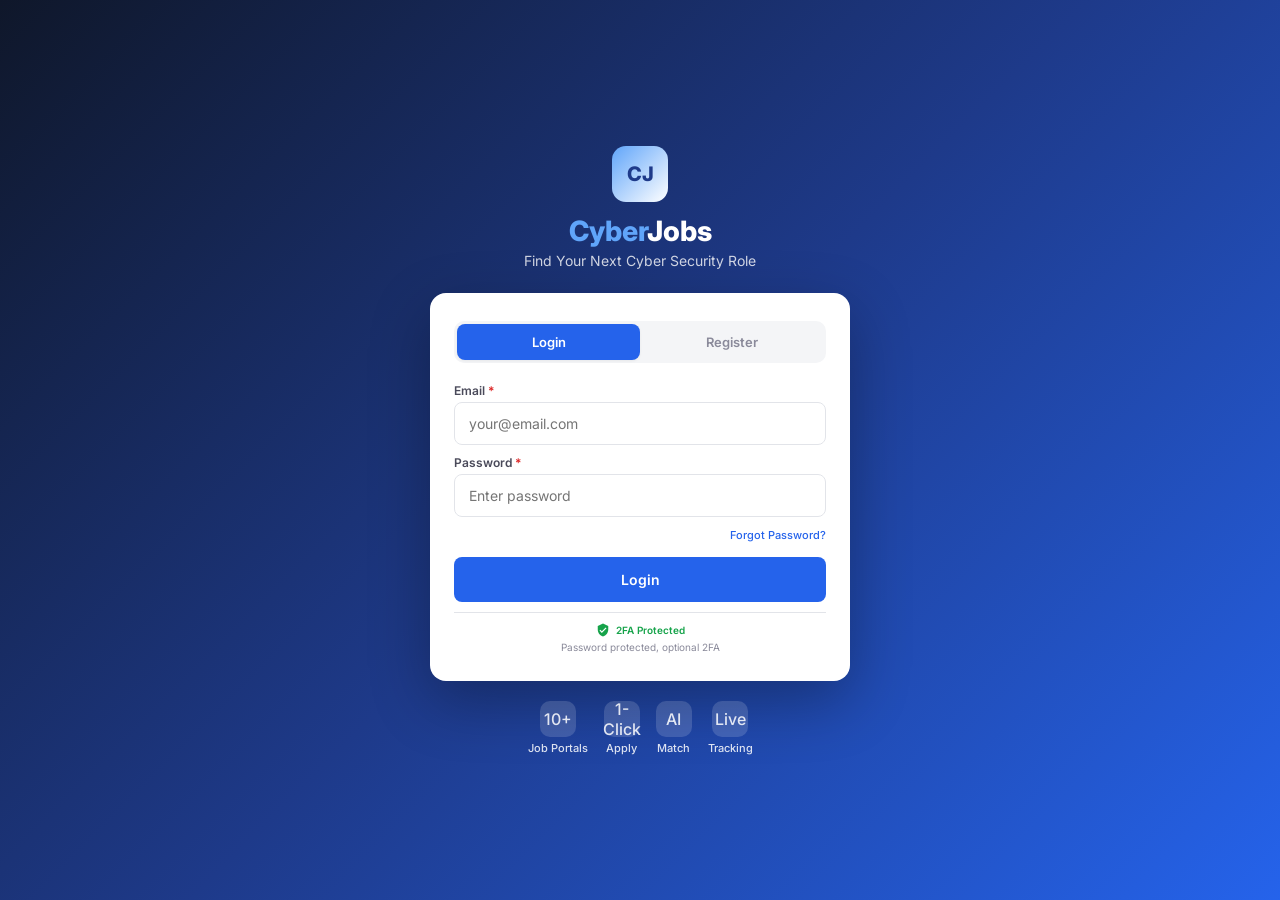
==== commit 3a1563d0: "Add admin jobs management, user creation, and remove OTP from registration - Admin panel: added Jobs" ====
--- a/templates/index.html
+++ b/templates/index.html
@@ -399,7 +399,7 @@
                         <svg width="14" height="14" viewBox="0 0 24 24" fill="var(--green)"><path d="M12 1L3 5v6c0 5.55 3.84 10.74 9 12 5.16-1.26 9-6.45 9-12V5l-9-4zm-2 16l-4-4 1.41-1.41L10 14.17l6.59-6.59L18 9l-8 8z"/></svg>
                         <span style="font-size:10px;color:var(--green);font-weight:600">2FA Protected</span>
                     </div>
-                    <p style="font-size:10px;color:var(--text3)">Password + Email OTP verification</p>
+                    <p style="font-size:10px;color:var(--text3)">Password protected, optional 2FA</p>
                 </div>
             </div>
 
@@ -490,7 +490,7 @@
             <!-- Step 1: Register -->
             <div id="authStep1">
                 <h2>Create Your Account</h2>
-                <p style="font-size:12px;color:var(--text3);margin-bottom:12px">All fields are required. OTP will be sent to your phone & email.</p>
+                <p style="font-size:12px;color:var(--text3);margin-bottom:12px">All fields are required.</p>
                 <label>Full Name <span style="color:var(--red)">*</span></label>
                 <input type="text" id="regName" placeholder="Rahul Sharma">
                 <label>Email <span style="color:var(--red)">*</span></label>
@@ -500,9 +500,13 @@
                     <span style="padding:12px 10px;background:var(--bg);border:1px solid var(--border);border-radius:8px;font-size:14px;color:var(--text2);white-space:nowrap">+91</span>
                     <input type="tel" id="regPhone" placeholder="9876543210" maxlength="10" style="flex:1">
                 </div>
+                <label>Password <span style="color:var(--red)">*</span></label>
+                <input type="password" id="regPass" placeholder="Min 8 chars, 1 uppercase, 1 symbol">
+                <label>Confirm Password <span style="color:var(--red)">*</span></label>
+                <input type="password" id="regPassConfirm" placeholder="Re-enter password">
                 <label>Resume (PDF)</label>
                 <input type="file" id="regResume" accept=".pdf,.doc,.docx" style="padding:8px">
-                <button class="btn btn-primary" style="width:100%;margin-top:16px;padding:14px;font-size:14px" onclick="registerUser()" id="regBtn">Create Account & Verify</button>
+                <button class="btn btn-primary" style="width:100%;margin-top:16px;padding:14px;font-size:14px" onclick="registerUser()" id="regBtn">Create Account</button>
                 <p style="text-align:center;margin-top:12px;font-size:12px;color:var(--text3)">
                     Already have an account? <a href="#" onclick="showLoginStep()" style="color:var(--blue);font-weight:600;text-decoration:none">Login</a>
                 </p>
@@ -511,10 +515,13 @@
             <!-- Step 1b: Login -->
             <div id="authStepLogin" style="display:none">
                 <h2>Login to Your Account</h2>
-                <p style="font-size:12px;color:var(--text3);margin-bottom:12px">Enter your email. We'll send an OTP to verify your identity.</p>
+                <p style="font-size:12px;color:var(--text3);margin-bottom:12px">Enter your email and password to login.</p>
                 <label>Email <span style="color:var(--red)">*</span></label>
                 <input type="email" id="loginEmail" placeholder="rahul@gmail.com">
-                <button class="btn btn-primary" style="width:100%;margin-top:16px;padding:14px;font-size:14px" onclick="loginUser()" id="loginBtn">Send OTP</button>
+                <label style="margin-top:10px">Password <span style="color:var(--red)">*</span></label>
+                <input type="password" id="loginPass" placeholder="Enter password">
+                <p style="text-align:right;margin:6px 0 0"><a href="#" onclick="showResetPassword()" style="color:var(--blue);font-size:12px;text-decoration:none">Forgot Password?</a></p>
+                <button class="btn btn-primary" style="width:100%;margin-top:10px;padding:14px;font-size:14px" onclick="loginUser()" id="loginBtn">Login</button>
                 <p style="text-align:center;margin-top:12px;font-size:12px;color:var(--text3)">
                     New here? <a href="#" onclick="showRegisterStep()" style="color:var(--blue);font-weight:600;text-decoration:none">Create Account</a>
                 </p>
@@ -890,14 +897,23 @@
     </div><!-- /appContent -->
 
 <script>
-// Override fetch to always include ngrok bypass header
+// Override fetch to always include ngrok bypass header and handle errors
 const _origFetch=window.fetch;
-window.fetch=function(url,opts={}){
-    opts.headers=opts.headers||{};
+window.fetch=function(url,opts){
+    if(!opts)opts={};
+    if(!opts.headers)opts.headers={};
     if(typeof opts.headers==='object'&&!(opts.headers instanceof Headers)){
         opts.headers['ngrok-skip-browser-warning']='1';
     }
-    return _origFetch.call(this,url,opts);
+    return _origFetch.call(this,url,opts).then(function(resp){
+        // Clone response and check if it's HTML (ngrok interstitial) instead of JSON
+        var ct=resp.headers.get('content-type')||'';
+        if(ct.includes('text/html')&&url.includes('/api/')){
+            // ngrok interstitial page — return error JSON
+            return new Response(JSON.stringify({success:false,message:'Session expired. Please refresh the page.'}),{status:200,headers:{'Content-Type':'application/json'}});
+        }
+        return resp;
+    });
 };
 let allJobs=[],currentFilter='all',currentCategory='all',currentSort='recent',countdownInterval,currentUserId='',pendingUserId='',otpTimerInterval=null,isLoggedIn=false;
 let bookmarkedJobs=new Set(),compareJobs=new Set(),jobNotes={},reviewStars=0;
@@ -1076,38 +1092,62 @@
 async function registerUser(){
     const n=document.getElementById('regName').value.trim(),
           e=document.getElementById('regEmail').value.trim(),
-          p=document.getElementById('regPhone').value.trim();
-    if(!n||!e||!p){showToast('All fields are required','error');return}
+          p=document.getElementById('regPhone').value.trim(),
+          pw=document.getElementById('regPass').value,
+          pwc=document.getElementById('regPassConfirm').value;
+    if(!n||!e||!p||!pw){showToast('All fields are required','error');return}
+    if(pw.length<8){showToast('Password must be at least 8 characters','error');return}
+    if(!/[A-Z]/.test(pw)){showToast('Password must contain at least 1 uppercase letter','error');return}
+    if(!/[!@#$%^&*(),.?":{}|<>]/.test(pw)){showToast('Password must contain at least 1 symbol','error');return}
+    if(pw!==pwc){showToast('Passwords do not match','error');return}
     if(p.replace(/\D/g,'').length!==10){showToast('Enter a valid 10-digit phone number','error');return}
-    const btn=document.getElementById('regBtn');btn.disabled=true;btn.textContent='Sending OTP...';
+    const btn=document.getElementById('regBtn');btn.disabled=true;btn.textContent='Creating Account...';
     try{
         const r=await fetch('/api/register',{method:'POST',headers:{'Content-Type':'application/json'},
-            body:JSON.stringify({name:n,email:e,phone:p})});
+            body:JSON.stringify({name:n,email:e,phone:p,password:pw})});
         const d=await r.json();
         if(d.success&&d.otp_required){
             pendingUserId=d.user_id;
             showToast(d.message,'success');
             showOTPStep(d.message);
+        }else if(d.success&&!d.otp_required){
+            currentUserId=d.user_id;isLoggedIn=true;
+            localStorage.setItem('cj_user_id',d.user_id);
+            localStorage.setItem('cj_session',d.session_token||'');
+            showToast(d.message||'Registration successful!','success');
+            closeModal('authModal');
+            showApp();
+            loadJobs();
         }else{showToast(d.message||'Registration failed','error')}
     }catch(err){showToast('Network error','error')}
-    finally{btn.disabled=false;btn.textContent='Create Account & Verify'}
+    finally{btn.disabled=false;btn.textContent='Create Account'}
 }
 
 async function loginUser(){
     const e=document.getElementById('loginEmail').value.trim();
-    if(!e){showToast('Email is required','error');return}
-    const btn=document.getElementById('loginBtn');btn.disabled=true;btn.textContent='Sending OTP...';
+    const password=document.getElementById('loginPass').value;
+    if(!e){showToast('Enter your email','error');return}
+    if(!password){showToast('Enter your password','error');return}
+    const btn=document.getElementById('loginBtn');btn.disabled=true;btn.textContent='Verifying...';
     try{
         const r=await fetch('/api/login',{method:'POST',headers:{'Content-Type':'application/json'},
-            body:JSON.stringify({email:e})});
+            body:JSON.stringify({email:e,password})});
         const d=await r.json();
         if(d.success&&d.otp_required){
             pendingUserId=d.user_id;
             showToast(d.message,'success');
             showOTPStep(d.message);
+        }else if(d.success&&!d.otp_required){
+            currentUserId=d.user_id;isLoggedIn=true;
+            localStorage.setItem('cj_user_id',d.user_id);
+            localStorage.setItem('cj_session',d.session_token||'');
+            showToast(d.message||'Login successful!','success');
+            closeModal('authModal');
+            showApp();
+            loadJobs();
         }else{showToast(d.message||'Login failed','error')}
-    }catch(err){showToast('Network error','error')}
-    finally{btn.disabled=false;btn.textContent='Send OTP'}
+    }catch(err){showToast('Network error — check connection','error')}
+    finally{btn.disabled=false;btn.textContent='Login'}
 }
 
 async function verifyOTP(){
@@ -1281,7 +1321,10 @@
     try{
         const r=await fetch('/api/reset_password',{method:'POST',headers:{'Content-Type':'application/json'},body:JSON.stringify({email})});
         const d=await r.json();
-        if(d.success){
+        if(d.success&&d.reset_url){
+            // No email service — redirect to reset page directly
+            window.location.href=d.reset_url;
+        }else if(d.success){
             document.getElementById('resetStep1').style.display='none';
             document.getElementById('resetStep2').style.display='block';
             document.getElementById('resetSentMsg').textContent=d.message||'We\'ve sent a password reset link to your email. Click the link to set a new password.';
@@ -1321,12 +1364,6 @@
             showToast(d.message||'Login successful!','success');
             showApp();
             loadJobs();
-        }else if(d.needs_password_setup){
-            // Old user without password — auto-redirect to reset
-            showToast('Please set a password for your account','info');
-            document.getElementById('resetEmail').value=email;
-            showResetPassword();
-            requestReset();
         }else{showToast(d.message||'Login failed','error')}
     }catch(e){console.error('Login error:',e);showToast('Network error — check connection','error')}
     finally{btn.disabled=false;btn.textContent='Login'}
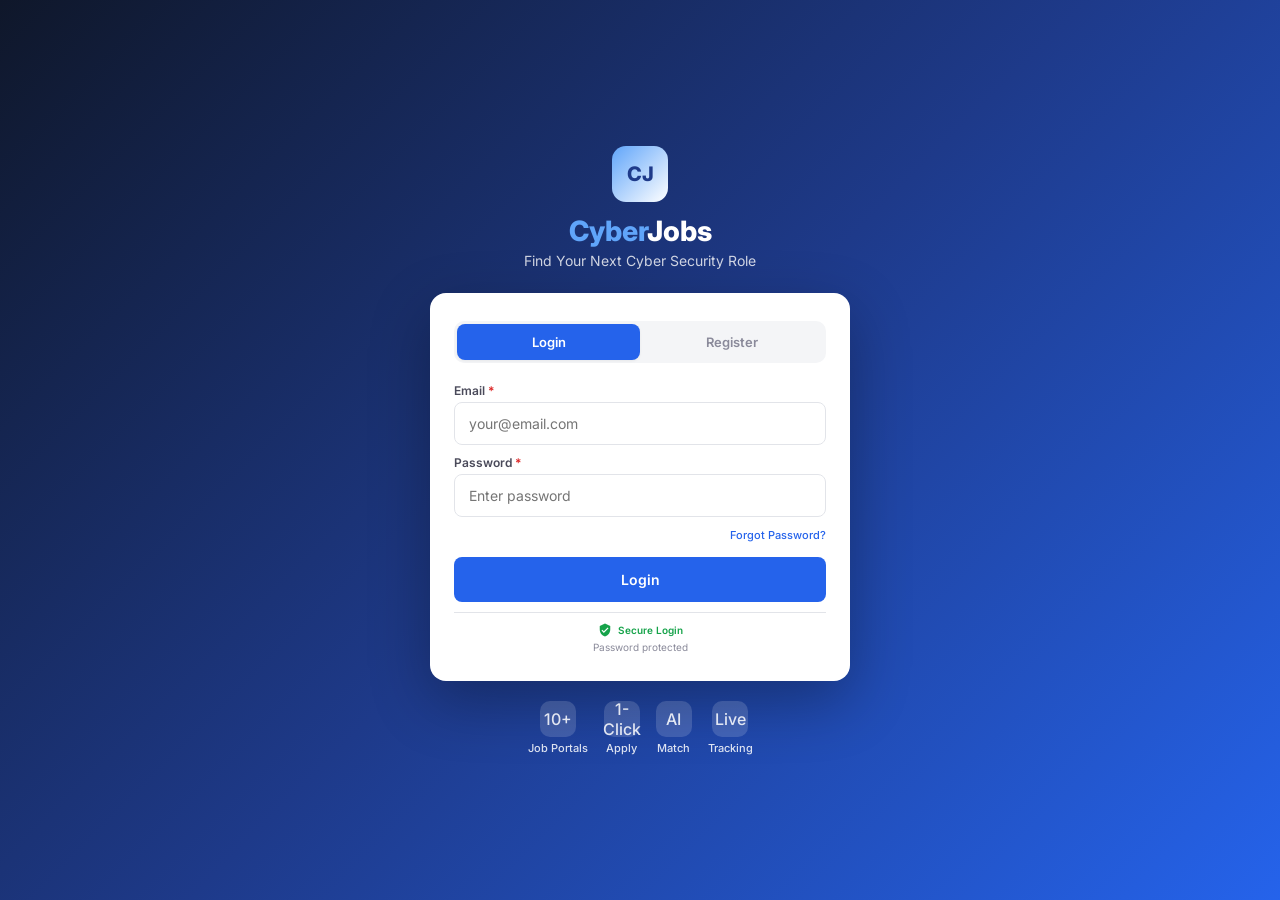
==== commit 53ab82a3: "Remove OTP, 2FA/MFA entirely from login, registration, and admin Registration and login are now pass" ====
--- a/templates/index.html
+++ b/templates/index.html
@@ -193,9 +193,6 @@
         .jd-section-title{font-size:12px;font-weight:700;color:var(--blue);margin-bottom:4px;display:flex;align-items:center;gap:4px}
         .jd-section-body{font-size:12px;line-height:1.6;color:var(--text2)}
 
-        /* ── OTP Input Boxes ── */
-        .otp-box{width:44px!important;height:52px;text-align:center;font-size:22px;font-weight:700;border:2px solid var(--border);border-radius:10px;outline:none;font-family:inherit;transition:border-color .15s;padding:0!important}
-        .otp-box:focus{border-color:var(--blue);box-shadow:0 0 0 3px rgba(37,99,235,.15)}
 
         /* ── AI Chat ── */
         .ai-window{display:none;position:fixed;top:0;left:0;right:0;bottom:56px;background:var(--white);z-index:200;flex-direction:column}
@@ -397,9 +394,9 @@
                 <div style="text-align:center;margin-top:10px;padding-top:10px;border-top:1px solid var(--border)">
                     <div style="display:flex;align-items:center;gap:6px;justify-content:center;margin-bottom:4px">
                         <svg width="14" height="14" viewBox="0 0 24 24" fill="var(--green)"><path d="M12 1L3 5v6c0 5.55 3.84 10.74 9 12 5.16-1.26 9-6.45 9-12V5l-9-4zm-2 16l-4-4 1.41-1.41L10 14.17l6.59-6.59L18 9l-8 8z"/></svg>
-                        <span style="font-size:10px;color:var(--green);font-weight:600">2FA Protected</span>
+                        <span style="font-size:10px;color:var(--green);font-weight:600">Secure Login</span>
                     </div>
-                    <p style="font-size:10px;color:var(--text3)">Password protected, optional 2FA</p>
+                    <p style="font-size:10px;color:var(--text3)">Password protected</p>
                 </div>
             </div>
 
@@ -421,28 +418,6 @@
                 <label style="display:block;font-size:12px;font-weight:600;color:var(--text2);margin-bottom:4px">Resume (PDF)</label>
                 <input type="file" id="landingRegResume" accept=".pdf,.doc,.docx" style="width:100%;padding:8px;margin-bottom:14px;font-size:13px">
                 <button class="btn btn-primary" style="width:100%;padding:14px;font-size:14px" onclick="landingRegister()" id="landingRegBtn">Create Account</button>
-            </div>
-
-            <!-- Landing OTP Form (2FA step) -->
-            <div id="landingOtpForm" style="display:none">
-                <div style="text-align:center;margin-bottom:14px">
-                    <div style="width:50px;height:50px;background:linear-gradient(135deg,#16a34a,#22c55e);border-radius:50%;display:flex;align-items:center;justify-content:center;margin:0 auto 8px">
-                        <svg width="24" height="24" fill="#fff" viewBox="0 0 24 24"><path d="M12 1L3 5v6c0 5.55 3.84 10.74 9 12 5.16-1.26 9-6.45 9-12V5l-9-4zm-2 16l-4-4 1.41-1.41L10 14.17l6.59-6.59L18 9l-8 8z"/></svg>
-                    </div>
-                    <p style="font-size:14px;font-weight:700;color:var(--text);margin-bottom:2px">2-Factor Authentication</p>
-                    <p style="font-size:12px;color:var(--text2)" id="landingOtpMsg">Enter the 6-digit code sent to your email</p>
-                </div>
-                <div style="display:flex;gap:6px;justify-content:center;margin:10px 0">
-                    <input type="text" class="otp-box" id="lOtp1" maxlength="1" oninput="lOtpNext(1)" onkeydown="lOtpBack(event,1)">
-                    <input type="text" class="otp-box" id="lOtp2" maxlength="1" oninput="lOtpNext(2)" onkeydown="lOtpBack(event,2)">
-                    <input type="text" class="otp-box" id="lOtp3" maxlength="1" oninput="lOtpNext(3)" onkeydown="lOtpBack(event,3)">
-                    <input type="text" class="otp-box" id="lOtp4" maxlength="1" oninput="lOtpNext(4)" onkeydown="lOtpBack(event,4)">
-                    <input type="text" class="otp-box" id="lOtp5" maxlength="1" oninput="lOtpNext(5)" onkeydown="lOtpBack(event,5)">
-                    <input type="text" class="otp-box" id="lOtp6" maxlength="1" oninput="lOtpNext(6)" onkeydown="lOtpBack(event,6)">
-                </div>
-                <button class="btn btn-primary" style="width:100%;margin-top:10px;padding:14px;font-size:14px" onclick="landingVerifyOtp()" id="landingVerifyBtn">Verify & Login</button>
-                <p style="text-align:center;margin-top:8px;font-size:12px;color:var(--text3)" id="landingOtpTimer">Resend in 60s</p>
-                <p style="text-align:center;margin-top:6px"><a href="#" onclick="switchAuthTab('login')" style="font-size:11px;color:var(--text3);text-decoration:none">Back to Login</a></p>
             </div>
 
             <!-- Reset Password Form -->
@@ -481,7 +456,7 @@
         </div>
     </div>
 
-    <!-- Auth Modal (Register / Login / OTP) -->
+    <!-- Auth Modal (Register / Login) -->
     <div class="modal-overlay" id="authModal">
         <div class="modal-box">
             <div class="modal-handle"></div>
@@ -527,30 +502,6 @@
                 </p>
             </div>
 
-            <!-- Step 2: OTP Verification -->
-            <div id="authStep2" style="display:none">
-                <h2>Verify Your Identity</h2>
-                <div style="text-align:center;margin:12px 0">
-                    <div style="width:60px;height:60px;background:linear-gradient(135deg,#2563eb,#60a5fa);border-radius:50%;display:flex;align-items:center;justify-content:center;margin:0 auto 10px">
-                        <svg width="28" height="28" fill="#fff" viewBox="0 0 24 24"><path d="M18 8h-1V6c0-2.76-2.24-5-5-5S7 3.24 7 6v2H6c-1.1 0-2 .9-2 2v10c0 1.1.9 2 2 2h12c1.1 0 2-.9 2-2V10c0-1.1-.9-2-2-2zm-6 9c-1.1 0-2-.9-2-2s.9-2 2-2 2 .9 2 2-.9 2-2 2zm3.1-9H8.9V6c0-1.71 1.39-3.1 3.1-3.1 1.71 0 3.1 1.39 3.1 3.1v2z"/></svg>
-                    </div>
-                    <p style="font-size:13px;color:var(--text2)" id="otpSentMsg">OTP sent to your email & phone</p>
-                </div>
-                <label>Enter 6-digit OTP <span style="color:var(--red)">*</span></label>
-                <div style="display:flex;gap:6px;justify-content:center;margin:10px 0">
-                    <input type="text" id="otpInput1" class="otp-box" maxlength="1" oninput="otpNext(1)" onkeydown="otpBack(event,1)">
-                    <input type="text" id="otpInput2" class="otp-box" maxlength="1" oninput="otpNext(2)" onkeydown="otpBack(event,2)">
-                    <input type="text" id="otpInput3" class="otp-box" maxlength="1" oninput="otpNext(3)" onkeydown="otpBack(event,3)">
-                    <input type="text" id="otpInput4" class="otp-box" maxlength="1" oninput="otpNext(4)" onkeydown="otpBack(event,4)">
-                    <input type="text" id="otpInput5" class="otp-box" maxlength="1" oninput="otpNext(5)" onkeydown="otpBack(event,5)">
-                    <input type="text" id="otpInput6" class="otp-box" maxlength="1" oninput="otpNext(6)" onkeydown="otpBack(event,6)">
-                </div>
-                <button class="btn btn-primary" style="width:100%;margin-top:12px;padding:14px;font-size:14px" onclick="verifyOTP()" id="verifyBtn">Verify & Continue</button>
-                <div style="text-align:center;margin-top:10px">
-                    <span style="font-size:12px;color:var(--text3)" id="otpTimer">Resend in 60s</span>
-                    <button class="btn btn-outline btn-xs" id="resendBtn" style="display:none;margin-left:6px" onclick="resendOTP()">Resend OTP</button>
-                </div>
-            </div>
         </div>
     </div>
 
@@ -601,19 +552,6 @@
 
                 <label>Upload / Update Resume</label>
                 <input type="file" id="profResume" accept=".pdf,.doc,.docx" style="padding:8px">
-
-                <h3 style="font-size:13px;font-weight:700;margin:18px 0 8px;color:var(--text2)">Security</h3>
-                <div style="display:flex;align-items:center;justify-content:space-between;background:var(--bg);border:1px solid var(--border);border-radius:10px;padding:12px 14px;margin-bottom:8px">
-                    <div>
-                        <div style="font-size:13px;font-weight:600;color:var(--text)">Two-Factor Authentication</div>
-                        <div style="font-size:11px;color:var(--text3);margin-top:2px">Email OTP on every login</div>
-                    </div>
-                    <label style="position:relative;width:44px;height:24px;margin:0;cursor:pointer">
-                        <input type="checkbox" id="mfaToggle" onchange="toggleMfa()" style="opacity:0;width:0;height:0">
-                        <span style="position:absolute;top:0;left:0;right:0;bottom:0;background:#ccc;border-radius:12px;transition:.3s"></span>
-                        <span id="mfaSlider" style="position:absolute;top:2px;left:2px;width:20px;height:20px;background:#fff;border-radius:50%;transition:.3s;box-shadow:0 1px 3px rgba(0,0,0,.2)"></span>
-                    </label>
-                </div>
 
                 <button class="btn btn-primary" style="width:100%;margin-top:14px;padding:14px;font-size:14px" onclick="saveProfile()">Save Profile</button>
                 <button class="btn btn-outline" style="width:100%;margin-top:8px;padding:12px;font-size:13px;color:var(--red);border-color:var(--red)" onclick="logoutUser()">Logout</button>
@@ -915,7 +853,7 @@
         return resp;
     });
 };
-let allJobs=[],currentFilter='all',currentCategory='all',currentSort='recent',countdownInterval,currentUserId='',pendingUserId='',otpTimerInterval=null,isLoggedIn=false;
+let allJobs=[],currentFilter='all',currentCategory='all',currentSort='recent',countdownInterval,currentUserId='',isLoggedIn=false;
 let bookmarkedJobs=new Set(),compareJobs=new Set(),jobNotes={},reviewStars=0;
 function esc(t){if(!t)return'';const d=document.createElement('div');d.textContent=t;return d.innerHTML}
 function timeAgo(d){const s=Math.floor((new Date()-new Date(d))/1000);if(s<60)return'Just now';if(s<3600)return Math.floor(s/60)+'m ago';if(s<86400)return Math.floor(s/3600)+'h ago';return Math.floor(s/86400)+'d ago'}
@@ -1046,47 +984,6 @@
 function showLoginStep(){
     document.getElementById('authStep1').style.display='none';
     document.getElementById('authStepLogin').style.display='block';
-    document.getElementById('authStep2').style.display='none';
-}
-function showOTPStep(msg){
-    document.getElementById('authStep1').style.display='none';
-    document.getElementById('authStepLogin').style.display='none';
-    document.getElementById('authStep2').style.display='block';
-    document.getElementById('otpSentMsg').textContent=msg||'OTP sent to your email & phone';
-    // Clear OTP boxes
-    for(let i=1;i<=6;i++)document.getElementById('otpInput'+i).value='';
-    document.getElementById('otpInput1').focus();
-    startOTPTimer();
-}
-function otpNext(n){
-    const cur=document.getElementById('otpInput'+n);
-    if(cur.value&&n<6)document.getElementById('otpInput'+(n+1)).focus();
-    if(n===6&&cur.value)verifyOTP();
-}
-function otpBack(e,n){
-    if(e.key==='Backspace'&&!document.getElementById('otpInput'+n).value&&n>1){
-        document.getElementById('otpInput'+(n-1)).focus();
-    }
-}
-function getOTPValue(){
-    let otp='';
-    for(let i=1;i<=6;i++)otp+=document.getElementById('otpInput'+i).value;
-    return otp;
-}
-function startOTPTimer(){
-    let sec=60;
-    document.getElementById('resendBtn').style.display='none';
-    document.getElementById('otpTimer').style.display='inline';
-    if(otpTimerInterval)clearInterval(otpTimerInterval);
-    otpTimerInterval=setInterval(()=>{
-        sec--;
-        document.getElementById('otpTimer').textContent=`Resend in ${sec}s`;
-        if(sec<=0){
-            clearInterval(otpTimerInterval);
-            document.getElementById('otpTimer').style.display='none';
-            document.getElementById('resendBtn').style.display='inline-flex';
-        }
-    },1000);
 }
 
 async function registerUser(){
@@ -1106,11 +1003,7 @@
         const r=await fetch('/api/register',{method:'POST',headers:{'Content-Type':'application/json'},
             body:JSON.stringify({name:n,email:e,phone:p,password:pw})});
         const d=await r.json();
-        if(d.success&&d.otp_required){
-            pendingUserId=d.user_id;
-            showToast(d.message,'success');
-            showOTPStep(d.message);
-        }else if(d.success&&!d.otp_required){
+        if(d.success){
             currentUserId=d.user_id;isLoggedIn=true;
             localStorage.setItem('cj_user_id',d.user_id);
             localStorage.setItem('cj_session',d.session_token||'');
@@ -1133,11 +1026,7 @@
         const r=await fetch('/api/login',{method:'POST',headers:{'Content-Type':'application/json'},
             body:JSON.stringify({email:e,password})});
         const d=await r.json();
-        if(d.success&&d.otp_required){
-            pendingUserId=d.user_id;
-            showToast(d.message,'success');
-            showOTPStep(d.message);
-        }else if(d.success&&!d.otp_required){
+        if(d.success){
             currentUserId=d.user_id;isLoggedIn=true;
             localStorage.setItem('cj_user_id',d.user_id);
             localStorage.setItem('cj_session',d.session_token||'');
@@ -1148,43 +1037,6 @@
         }else{showToast(d.message||'Login failed','error')}
     }catch(err){showToast('Network error — check connection','error')}
     finally{btn.disabled=false;btn.textContent='Login'}
-}
-
-async function verifyOTP(){
-    const otp=getOTPValue();
-    if(otp.length!==6){showToast('Enter complete 6-digit OTP','error');return}
-    const btn=document.getElementById('verifyBtn');btn.disabled=true;btn.textContent='Verifying...';
-    try{
-        const r=await fetch('/api/verify_otp',{method:'POST',headers:{'Content-Type':'application/json'},
-            body:JSON.stringify({user_id:pendingUserId,otp:otp})});
-        const d=await r.json();
-        if(d.success){
-            currentUserId=d.user_id;
-            isLoggedIn=true;
-            localStorage.setItem('cj_user_id',d.user_id);
-            localStorage.setItem('cj_session',d.session_token||'');
-            showToast(d.message,'success');
-            closeModal('authModal');
-            // Upload resume if provided during registration
-            const f=document.getElementById('regResume').files[0];
-            if(f){
-                const fd=new FormData();fd.append('user_id',currentUserId);fd.append('resume',f);
-                fetch('/api/upload_resume',{method:'POST',body:fd});
-            }
-            showApp();
-        }else{showToast(d.message||'Verification failed','error')}
-    }catch(err){showToast('Network error','error')}
-    finally{btn.disabled=false;btn.textContent='Verify & Continue'}
-}
-
-async function resendOTP(){
-    try{
-        const r=await fetch('/api/resend_otp',{method:'POST',headers:{'Content-Type':'application/json'},
-            body:JSON.stringify({user_id:pendingUserId})});
-        const d=await r.json();
-        showToast(d.message||'OTP resent!','info');
-        startOTPTimer();
-    }catch(err){showToast('Failed to resend','error')}
 }
 
 function updateAvatarUI(){
@@ -1228,10 +1080,6 @@
         const offset=163.36-(163.36*score/100);
         document.getElementById('scoreCircle').style.strokeDashoffset=offset;
         document.getElementById('scoreCircle').style.stroke=score>=80?'var(--green)':score>=50?'var(--blue)':'var(--orange)';
-        // 2FA toggle state
-        const mfaOn=d.mfa_enabled||false;
-        document.getElementById('mfaToggle').checked=mfaOn;
-        updateMfaSlider(mfaOn);
         openModal('profileModal');
     }catch(err){showToast('Failed to load profile','error')}
 }
@@ -1260,22 +1108,6 @@
     }catch(err){showToast('Save failed','error')}
 }
 
-function updateMfaSlider(on){
-    const slider=document.getElementById('mfaSlider');
-    const bg=slider.previousElementSibling;
-    if(on){slider.style.left='22px';bg.style.background='#2563eb'}
-    else{slider.style.left='2px';bg.style.background='#ccc'}
-}
-async function toggleMfa(){
-    const enable=document.getElementById('mfaToggle').checked;
-    try{
-        const r=await fetch('/api/toggle_mfa',{method:'POST',headers:{'Content-Type':'application/json'},body:JSON.stringify({user_id:currentUserId,enable})});
-        const d=await r.json();
-        if(d.success){showToast(d.message,'success');updateMfaSlider(enable)}
-        else{showToast(d.message,'error');document.getElementById('mfaToggle').checked=!enable;updateMfaSlider(!enable)}
-    }catch(e){showToast('Failed to update 2FA','error');document.getElementById('mfaToggle').checked=!enable;updateMfaSlider(!enable)}
-}
-
 function logoutUser(){
     currentUserId='';isLoggedIn=false;
     localStorage.removeItem('cj_user_id');
@@ -1302,7 +1134,6 @@
     document.getElementById('landingRegTab').classList.toggle('active',tab==='register');
     document.getElementById('landingLoginForm').style.display=tab==='login'?'block':'none';
     document.getElementById('landingRegForm').style.display=tab==='register'?'block':'none';
-    document.getElementById('landingOtpForm').style.display='none';
     document.getElementById('landingResetForm').style.display='none';
 }
 function showResetPassword(){
@@ -1342,22 +1173,7 @@
     try{
         const r=await fetch('/api/login',{method:'POST',headers:{'Content-Type':'application/json'},body:JSON.stringify({email,password})});
         const d=await r.json();
-        if(d.success && d.otp_required){
-            // 2FA enabled — show OTP form
-            pendingUserId=d.user_id;
-            document.getElementById('landingLoginForm').style.display='none';
-            document.getElementById('landingRegForm').style.display='none';
-            document.getElementById('landingResetForm').style.display='none';
-            document.querySelector('.auth-tabs').style.display='none';
-            const otpForm=document.getElementById('landingOtpForm');
-            otpForm.style.display='block';
-            document.getElementById('landingOtpMsg').textContent=d.message||'2FA code sent to your email';
-            // Clear any previous OTP values
-            for(let i=1;i<=6;i++){document.getElementById('lOtp'+i).value=''}
-            startLandingOtpTimer();
-            setTimeout(()=>{otpForm.scrollIntoView({behavior:'smooth',block:'center'});document.getElementById('lOtp1').focus()},200);
-        }else if(d.success && !d.otp_required){
-            // No 2FA — direct login
+        if(d.success){
             currentUserId=d.user_id;isLoggedIn=true;
             localStorage.setItem('cj_user_id',d.user_id);
             localStorage.setItem('cj_session',d.session_token||'');
@@ -1383,52 +1199,21 @@
     try{
         const r=await fetch('/api/register',{method:'POST',headers:{'Content-Type':'application/json'},body:JSON.stringify({name,email,phone,password})});
         const d=await r.json();
-        if(d.success){pendingUserId=d.user_id;
+        if(d.success){
+            currentUserId=d.user_id;isLoggedIn=true;
+            localStorage.setItem('cj_user_id',d.user_id);
+            localStorage.setItem('cj_session',d.session_token||'');
             // Upload resume if provided
             const resumeFile=document.getElementById('landingRegResume').files[0];
             if(resumeFile){const fd=new FormData();fd.append('user_id',d.user_id);fd.append('resume',resumeFile);
                 fetch('/api/upload_resume',{method:'POST',body:fd}).catch(()=>{});}
-            document.getElementById('landingRegForm').style.display='none';
-            document.getElementById('landingLoginForm').style.display='none';
-            document.querySelector('.auth-tabs').style.display='none';
-            document.getElementById('landingOtpForm').style.display='block';
-            document.getElementById('landingOtpMsg').textContent=d.message||'Verification code sent to your email & phone';
-            startLandingOtpTimer();
-            document.getElementById('lOtp1').focus();
+            showToast(d.message||'Registration successful!','success');
+            showApp();
+            loadJobs();
         }else{showToast(d.message||'Registration failed','error')}
     }catch(e){showToast('Network error','error')}
     btn.disabled=false;btn.textContent='Create Account';
 }
-function lOtpNext(i){const el=document.getElementById('lOtp'+i);if(el.value&&i<6)document.getElementById('lOtp'+(i+1)).focus()}
-function lOtpBack(e,i){if(e.key==='Backspace'&&!document.getElementById('lOtp'+i).value&&i>1)document.getElementById('lOtp'+(i-1)).focus()}
-async function landingVerifyOtp(){
-    const otp=[1,2,3,4,5,6].map(i=>document.getElementById('lOtp'+i).value).join('');
-    if(otp.length!==6){showToast('Enter 6-digit OTP','error');return}
-    const btn=document.getElementById('landingVerifyBtn');btn.disabled=true;btn.textContent='Verifying...';
-    try{
-        const r=await fetch('/api/verify_otp',{method:'POST',headers:{'Content-Type':'application/json'},body:JSON.stringify({user_id:pendingUserId,otp})});
-        const d=await r.json();
-        if(d.success){
-            currentUserId=d.user_id;isLoggedIn=true;
-            localStorage.setItem('cj_user_id',d.user_id);
-            localStorage.setItem('cj_session',d.session_token);
-            showToast(d.message||'Welcome!','success');
-            showApp();
-        }else{showToast(d.message||'Invalid OTP','error')}
-    }catch(e){showToast('Network error','error')}
-    btn.disabled=false;btn.textContent='Verify & Continue';
-}
-let landingOtpTimerInterval=null;
-function startLandingOtpTimer(){let s=60;const el=document.getElementById('landingOtpTimer');
-    if(landingOtpTimerInterval)clearInterval(landingOtpTimerInterval);
-    landingOtpTimerInterval=setInterval(()=>{s--;el.textContent=s>0?`Resend in ${s}s`:'';if(s<=0){clearInterval(landingOtpTimerInterval);el.innerHTML='<a href="#" onclick="landingResendOtp()" style="color:var(--blue);font-weight:600;text-decoration:none">Resend OTP</a>'}},1000);
-}
-async function landingResendOtp(){
-    try{const r=await fetch('/api/resend_otp',{method:'POST',headers:{'Content-Type':'application/json'},body:JSON.stringify({user_id:pendingUserId})});
-        const d=await r.json();showToast(d.message||'OTP resent','info');if(d.success)startLandingOtpTimer();
-    }catch(e){showToast('Failed to resend','error')}
-}
-
 // Restore session on load
 function restoreSession(){
     const uid=localStorage.getItem('cj_user_id');
